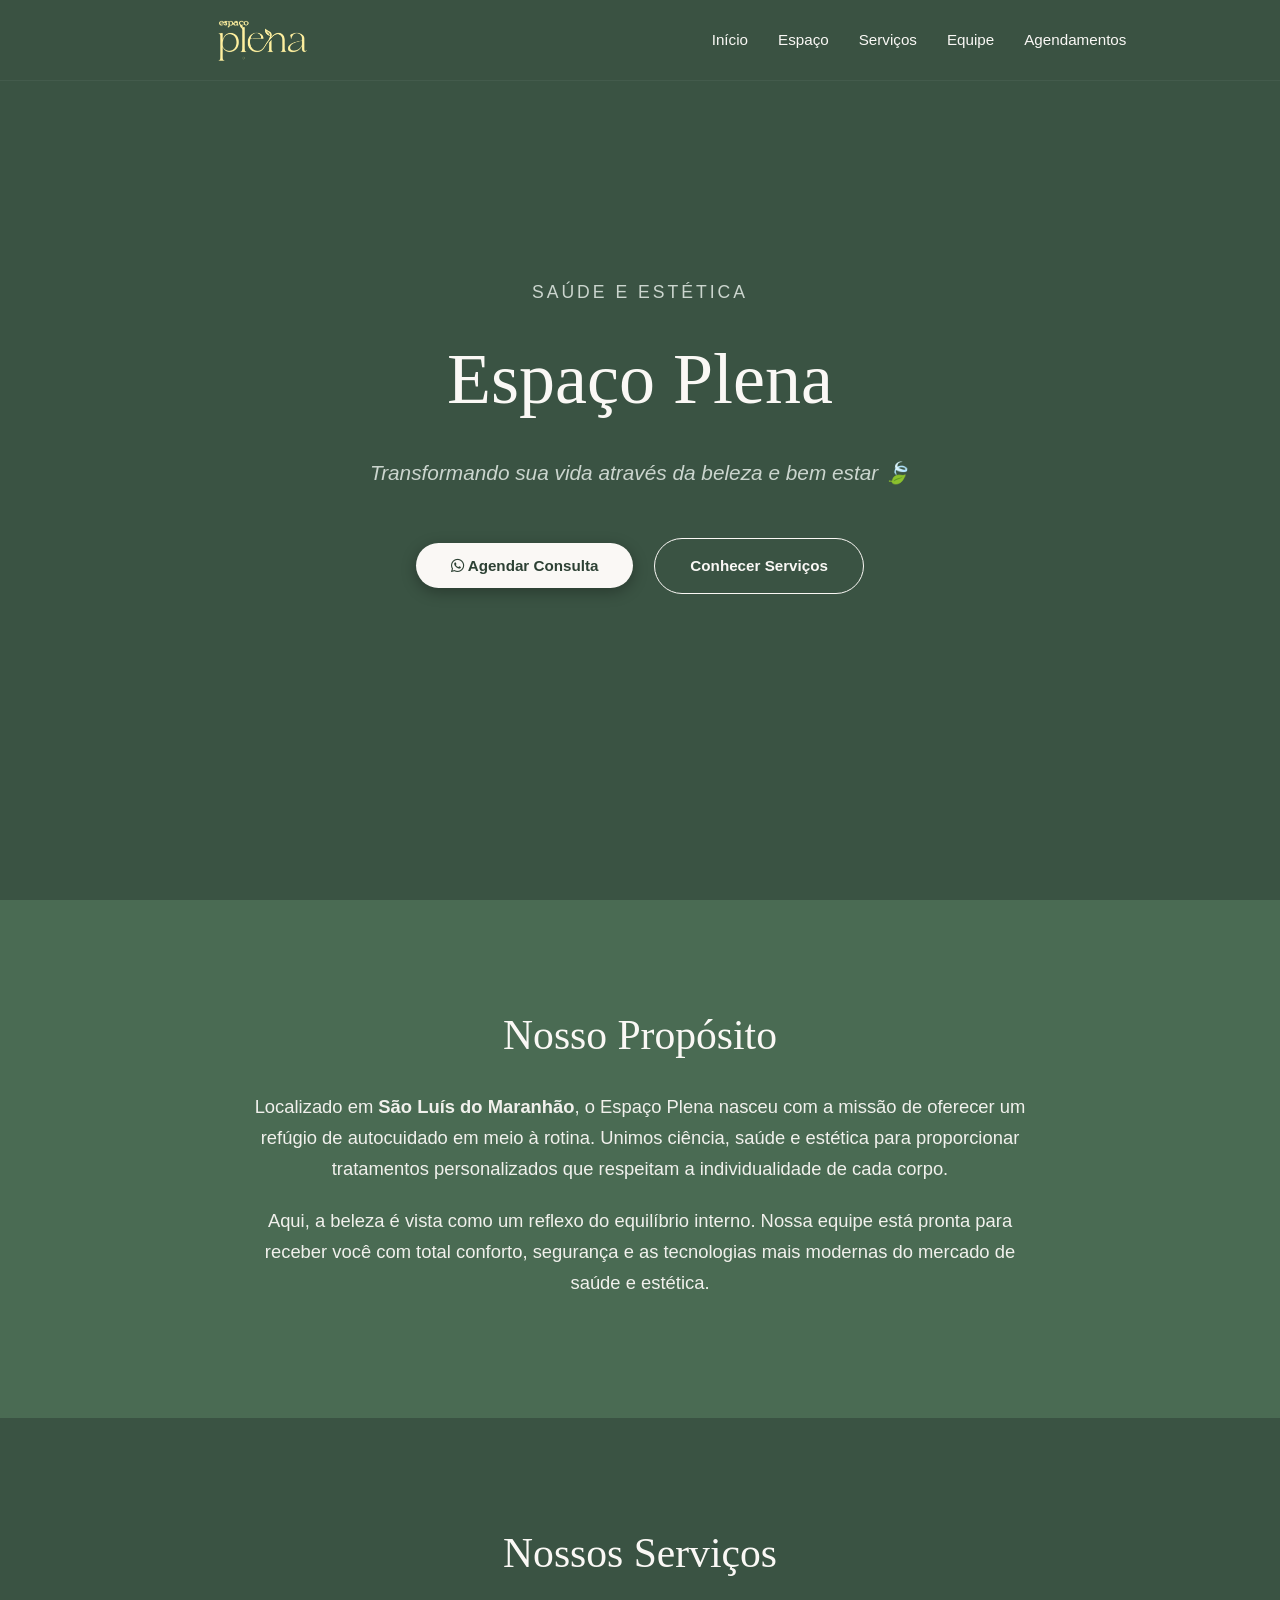
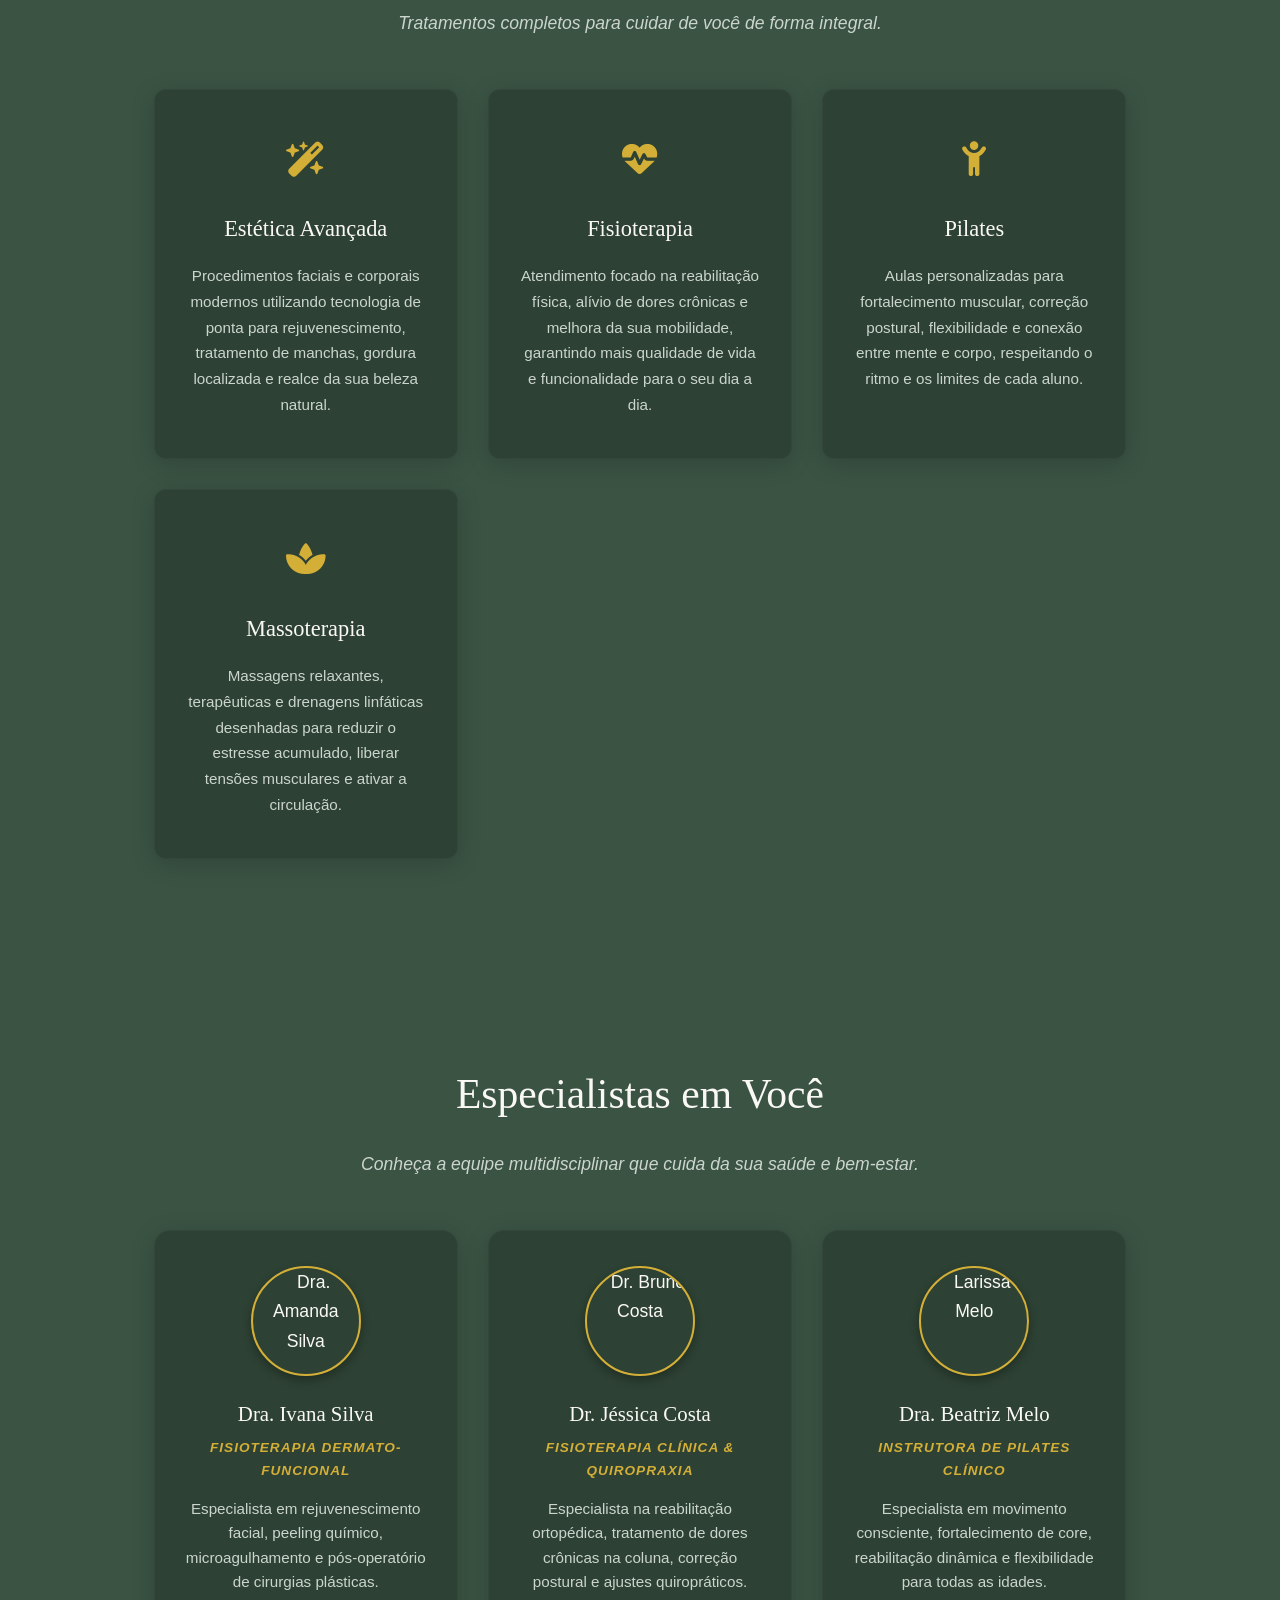
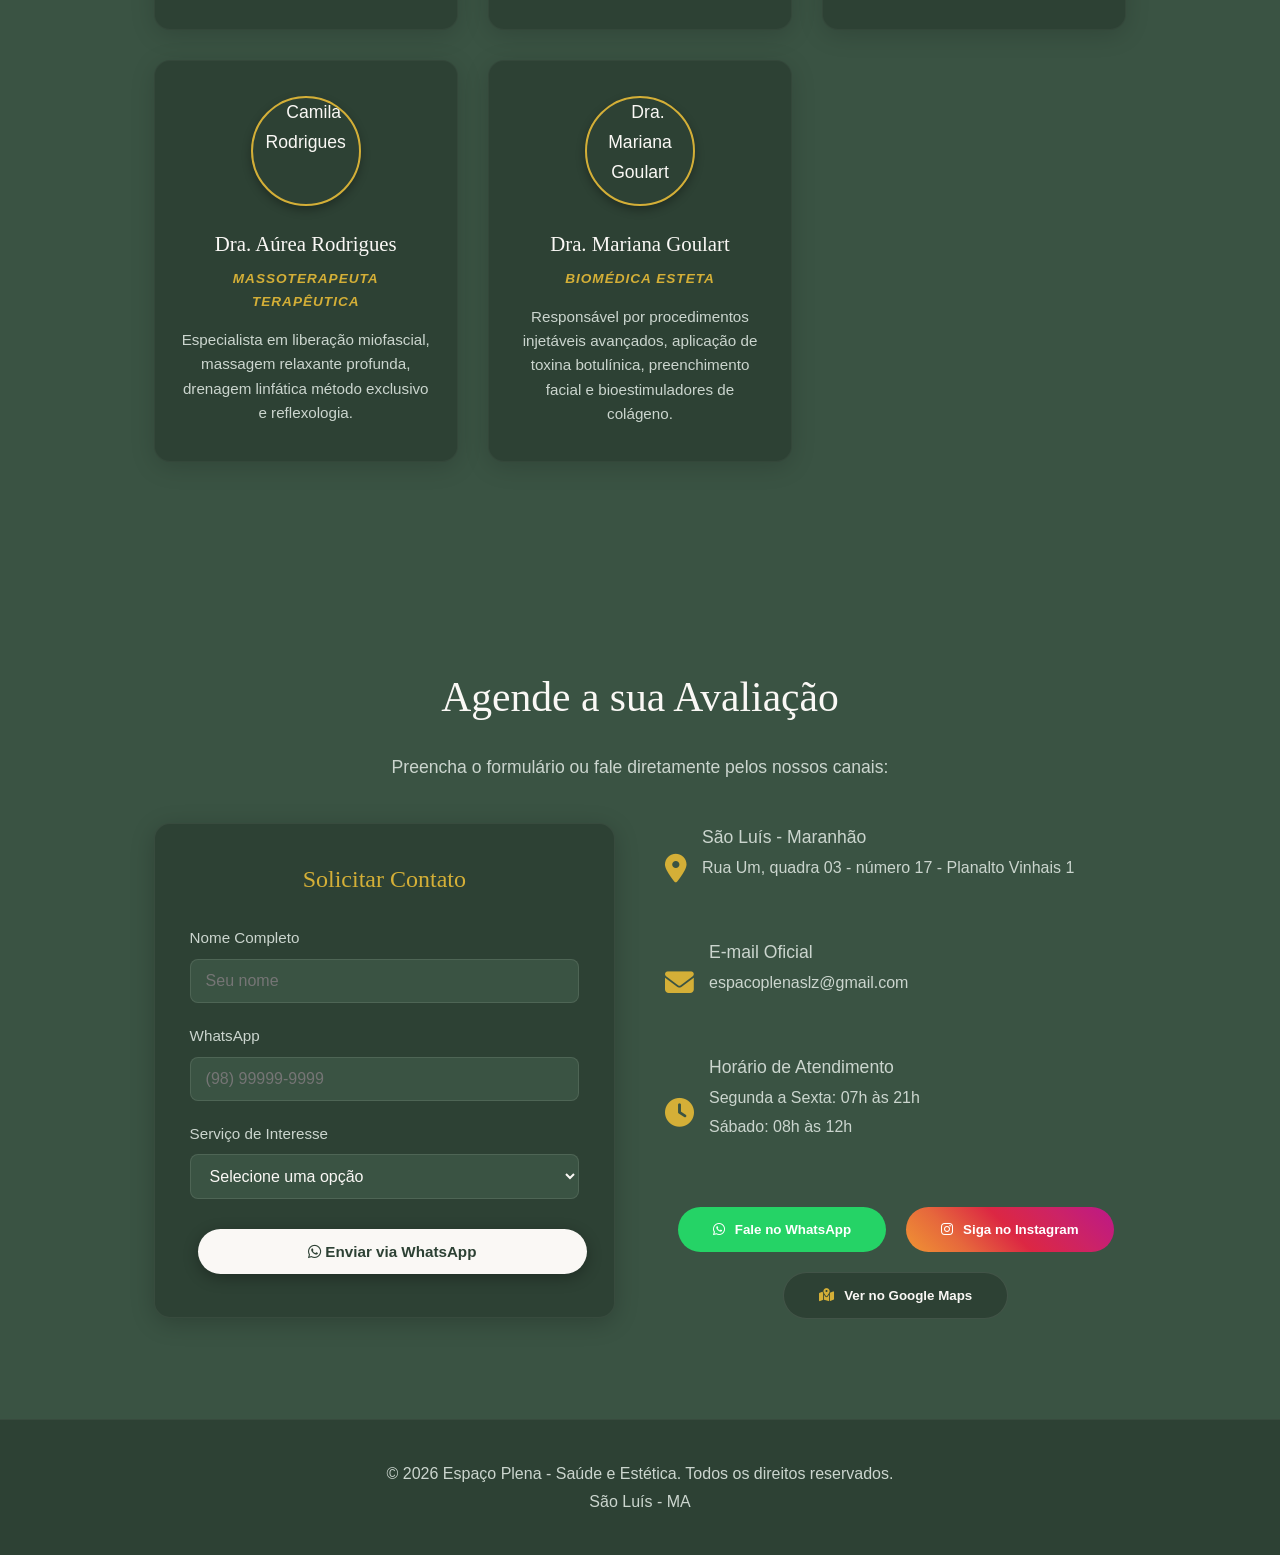
==== index.html @ 6f07dc58 "Primeiro commit" ====
<!DOCTYPE html>
<html lang="pt-BR">
<head>
    <meta charset="UTF-8">
    <meta name="viewport" content="width=device-width, initial-scale=1.0">
    <title>Espaço Plena | Saúde e Estética em São Luís - MA</title>

    <!-- SEO -->
    <meta name="description" content="Espaço Plena: Clínica de saúde, estética, fisioterapia e pilates em São Luís - MA. Agende a sua avaliação personalizada.">

    <!-- Open Graph (preview ao compartilhar no WhatsApp/Instagram) -->
    <meta property="og:title" content="Espaço Plena | Saúde e Estética">
    <meta property="og:description" content="Transformando a sua vida através da beleza e bem-estar. Referência em São Luís - MA.">
    <meta property="og:image" content="https://seusite.com.br/og-image.jpg">
    <meta property="og:type" content="website">
    <meta property="og:locale" content="pt_BR">

    <!-- Favicon -->
    <link rel="icon" type="image/png" href="favicon.png">

    <!-- Schema.org: dados estruturados para o Google -->
    <script type="application/ld+json">
    {
      "@context": "https://schema.org",
      "@type": "HealthAndBeautyBusiness",
      "name": "Espaço Plena",
      "image": "https://seusite.com.br/logo-removebg-preview.png",
      "@id": "",
      "url": "https://seusite.com.br",
      "telephone": "+5598970285212",
      "address": {
        "@type": "PostalAddress",
        "streetAddress": "Seu Endereço Completo, Número",
        "addressLocality": "São Luís",
        "addressRegion": "MA",
        "postalCode": "65074-875",
        "addressCountry": "BR"
      },
      "openingHoursSpecification": [
        {
          "@type": "OpeningHoursSpecification",
          "dayOfWeek": ["Monday","Tuesday","Wednesday","Thursday","Friday"],
          "opens": "07:00",
          "closes": "21:00"
        },
        {
          "@type": "OpeningHoursSpecification",
          "dayOfWeek": "Saturday",
          "opens": "08:00",
          "closes": "12:00"
        }
      ]
    }
    </script>

    <link rel="stylesheet" href="style.css">
    <link rel="stylesheet" href="https://cdnjs.cloudflare.com/ajax/libs/font-awesome/6.4.0/css/all.min.css">
</head>
<body>

    <header>
        <nav class="navbar">
            <a href="#home" class="logo">
                <img src="logo-removebg-preview.png" alt="Logo Espaço Plena">
            </a>
            <ul class="nav-links">
                <li><a href="#home">Início</a></li>
                <li><a href="#sobre">Espaço</a></li>
                <li><a href="#servicos">Serviços</a></li>
                <li><a href="#equipe">Equipe</a></li>
                <li><a href="#contato">Agendamentos</a></li>
            </ul>
        </nav>
    </header>

    <main>
        <!-- SEÇÃO HERO -->
        <section id="home" class="hero">
            <div class="hero-content">
                <span class="subtitle">Saúde e Estética</span>
                <h1>Espaço Plena</h1>
                <p class="slogan">Transformando sua vida através da beleza e bem estar 🍃</p>
                <div class="hero-buttons">
                    <button id="btn-whatsapp-hero" class="btn primary">
                        <i class="fa-brands fa-whatsapp" aria-hidden="true"></i> Agendar Consulta
                    </button>
                    <a href="#servicos" class="btn secondary">Conhecer Serviços</a>
                </div>
            </div>
        </section>

        <!-- SEÇÃO SOBRE -->
        <section id="sobre" class="sobre">
            <div class="sobre-container">
                <h2>Nosso Propósito</h2>
                <p>Localizado em <strong>São Luís do Maranhão</strong>, o Espaço Plena nasceu com a missão de oferecer um refúgio de autocuidado em meio à rotina. Unimos ciência, saúde e estética para proporcionar tratamentos personalizados que respeitam a individualidade de cada corpo.</p>
                <p>Aqui, a beleza é vista como um reflexo do equilíbrio interno. Nossa equipe está pronta para receber você com total conforto, segurança e as tecnologias mais modernas do mercado de saúde e estética.</p>
            </div>
        </section>

        <!-- SEÇÃO SERVIÇOS -->
        <section id="servicos" class="servicos">
            <h2>Nossos Serviços</h2>
            <p class="section-desc">Tratamentos completos para cuidar de você de forma integral.</p>
            <div class="servicos-grid">
                <div class="servico-card">
                    <div class="card-icon"><i class="fa-solid fa-wand-magic-sparkles"></i></div>
                    <h3>Estética Avançada</h3>
                    <p>Procedimentos faciais e corporais modernos utilizando tecnologia de ponta para rejuvenescimento, tratamento de manchas, gordura localizada e realce da sua beleza natural.</p>
                </div>
                <div class="servico-card">
                    <div class="card-icon"><i class="fa-solid fa-heart-pulse"></i></div>
                    <h3>Fisioterapia</h3>
                    <p>Atendimento focado na reabilitação física, alívio de dores crônicas e melhora da sua mobilidade, garantindo mais qualidade de vida e funcionalidade para o seu dia a dia.</p>
                </div>
                <div class="servico-card">
                    <div class="card-icon"><i class="fa-solid fa-child-reaching"></i></div>
                    <h3>Pilates</h3>
                    <p>Aulas personalizadas para fortalecimento muscular, correção postural, flexibilidade e conexão entre mente e corpo, respeitando o ritmo e os limites de cada aluno.</p>
                </div>
                <div class="servico-card">
                    <div class="card-icon"><i class="fa-solid fa-spa"></i></div>
                    <h3>Massoterapia</h3>
                    <p>Massagens relaxantes, terapêuticas e drenagens linfáticas desenhadas para reduzir o estresse acumulado, liberar tensões musculares e ativar a circulação.</p>
                </div>
            </div>
        </section>

        <!-- SEÇÃO EQUIPE -->
        <section id="equipe" class="equipe">
            <h2>Especialistas em Você</h2>
            <p class="section-desc">Conheça a equipe multidisciplinar que cuida da sua saúde e bem-estar.</p>
            <div class="equipe-grid">
                <div class="equipe-card">
                    <img src="https://images.unsplash.com/photo-1594824813573-246434e3b96f?q=80&w=150&h=150&fit=crop" alt="Dra. Amanda Silva" class="equipe-img">
                    <h3>Dra. Ivana Silva</h3>
                    <span class="cargo">Fisioterapia Dermato-Funcional</span>
                    <p>Especialista em rejuvenescimento facial, peeling químico, microagulhamento e pós-operatório de cirurgias plásticas.</p>
                </div>
                <div class="equipe-card">
                    <img src="https://images.unsplash.com/photo-1622253692010-333f2da6031d?q=80&w=150&h=150&fit=crop" alt="Dr. Bruno Costa" class="equipe-img">
                    <h3>Dr. Jéssica Costa</h3>
                    <span class="cargo">Fisioterapia Clínica & Quiropraxia</span>
                    <p>Especialista na reabilitação ortopédica, tratamento de dores crônicas na coluna, correção postural e ajustes quiropráticos.</p>
                </div>
                <div class="equipe-card">
                    <img src="https://images.unsplash.com/photo-1573496359142-b8d87734a5a2?q=80&w=150&h=150&fit=crop" alt="Larissa Melo" class="equipe-img">
                    <h3>Dra. Beatriz Melo</h3>
                    <span class="cargo">Instrutora de Pilates Clínico</span>
                    <p>Especialista em movimento consciente, fortalecimento de core, reabilitação dinâmica e flexibilidade para todas as idades.</p>
                </div>
                <div class="equipe-card">
                    <img src="https://images.unsplash.com/photo-1614608682850-e0d6ed316d47?q=80&w=150&h=150&fit=crop" alt="Camila Rodrigues" class="equipe-img">
                    <h3>Dra. Aúrea Rodrigues</h3>
                    <span class="cargo">Massoterapeuta Terapêutica</span>
                    <p>Especialista em liberação miofascial, massagem relaxante profunda, drenagem linfática método exclusivo e reflexologia.</p>
                </div>
                <div class="equipe-card">
                    <img src="https://images.unsplash.com/photo-1559839734-2b71ea197ec2?q=80&w=150&h=150&fit=crop" alt="Dra. Mariana Goulart" class="equipe-img">
                    <h3>Dra. Mariana Goulart</h3>
                    <span class="cargo">Biomédica Esteta</span>
                    <p>Responsável por procedimentos injetáveis avançados, aplicação de toxina botulínica, preenchimento facial e bioestimuladores de colágeno.</p>
                </div>
            </div>
        </section>

        <!-- SEÇÃO CONTATO COM FORMULÁRIO DE LEADS -->
        <section id="contato" class="contato">
            <h2>Agende a sua Avaliação</h2>
            <p>Preencha o formulário ou fale diretamente pelos nossos canais:</p>

            <div class="contato-container-novo">

                <!-- FORMULÁRIO DE CAPTURA DE LEADS -->
                <div class="captura-leads">
                    <form id="form-agendamento" class="lead-form">
                        <h3>Solicitar Contato</h3>
                        <div class="form-group">
                            <label for="nome">Nome Completo</label>
                            <input type="text" id="nome" name="nome" placeholder="Seu nome" required>
                        </div>
                        <div class="form-group">
                            <label for="telefone">WhatsApp</label>
                            <input type="tel" id="telefone" name="telefone" placeholder="(98) 99999-9999" required>
                        </div>
                        <div class="form-group">
                            <label for="servico">Serviço de Interesse</label>
                            <select id="servico" name="servico" required>
                                <option value="" disabled selected>Selecione uma opção</option>
                                <option value="estetica">Estética Avançada</option>
                                <option value="fisioterapia">Fisioterapia</option>
                                <option value="pilates">Pilates</option>
                                <option value="massoterapia">Massoterapia</option>
                            </select>
                        </div>
                        <button type="submit" class="btn primary btn-full">
                            <i class="fa-brands fa-whatsapp" aria-hidden="true"></i> Enviar via WhatsApp
                        </button>
                    </form>
                </div>

                <!-- INFO + BOTÕES DE CONTATO -->
                <div class="contato-info-botoes">
                    <div class="contato-info">
                        <div class="info-item">
                            <i class="fa-solid fa-location-dot" aria-hidden="true"></i>
                            <p>São Luís - Maranhão<br><span class="detalhe">Rua Um, quadra 03 - número 17 - Planalto Vinhais 1</span></p>
                        </div>
                        <div class="info-item">
                            <i class="fa-solid fa-envelope" aria-hidden="true"></i>
                            <p>E-mail Oficial<br><span class="detalhe" id="txt-email">Carregando...</span></p>
                        </div>
                        <div class="info-item">
                            <i class="fa-solid fa-clock" aria-hidden="true"></i>
                            <p>Horário de Atendimento<br>
                            <span class="detalhe">Segunda a Sexta: 07h às 21h<br>Sábado: 08h às 12h</span></p>
                        </div>
                    </div>

                    <div class="contato-botoes">
                        <button id="btn-whatsapp-contato" class="contato-link whatsapp">
                            <i class="fa-brands fa-whatsapp" aria-hidden="true"></i> Fale no WhatsApp
                        </button>
                        <button id="btn-instagram" class="contato-link instagram">
                            <i class="fa-brands fa-instagram" aria-hidden="true"></i> Siga no Instagram
                        </button>
                        <button id="btn-maps" class="contato-link maps-btn">
                            <i class="fa-solid fa-map-location-dot" aria-hidden="true"></i> Ver no Google Maps
                        </button>
                    </div>
                </div>

            </div>
        </section>
    </main>

    <footer>
        <p>&copy; 2026 Espaço Plena - Saúde e Estética. Todos os direitos reservados.</p>
        <p>São Luís - MA</p>
    </footer>

    <script src="script.js"></script>
</body>
</html>
---- style.css ----
/* ==========================================
   ARQUITETURA DE VARIÁVEIS (PALETA NOTURNA PREMIUM)
   ========================================== */
:root {
    color-scheme: dark;

    /* Paleta Premium Noturna extraída rigorosamente do "dark-mode" do style2 */
    --bg-principal: #3a5343;     /* Verde Oliva Fechado / Spa */
    --bg-cards: #2d4134;         /* Variação mais escura para blocos e cards */
    --cor-acento: #faf8f5;       /* Off-white Suave para contraste sofisticado */
    --cor-acento-claro: #4a6b53; /* Verde Sálvia Intermediário */
    --texto-principal: #faf8f5;  /* Off-white Suave para leitura sênior sem ofuscamento */
    --texto-cinza: #cbd5ce;      /* Tom cinza/verde claro de suporte */
    --cor-icone: #d4af37;        /* Dourado Ouro Nobre */
    --hero-overlay: rgba(58, 83, 67, 0.85);
    
    /* Configurações do Cabeçalho e Sombras Noturnas */
    --header-bg: rgba(58, 83, 67, 0.95);
    --header-scroll: #2d4134;
    --shadow-scroll: rgba(0, 0, 0, 0.3);
    
    /* Tipografia */
    --fonte-titulos: 'Georgia', serif;
    --fonte-texto: 'Segoe UI', Arial, sans-serif;
}

/* ==========================================
   RESETS E CONFIGURAÇÕES GERAIS
   ========================================== */
* {
    margin: 0;
    padding: 0;
    box-sizing: border-box;
}

html {
    scroll-behavior: smooth;
}

body {
    background-color: var(--bg-principal);
    color: var(--texto-principal);
    font-family: var(--fonte-texto);
    font-size: 1.1rem; 
    line-height: 1.7;
}

section {
    padding: 100px 12%;
    scroll-margin-top: 80px;
}

h1, h2, h3 {
    font-family: var(--fonte-titulos);
    font-weight: 400;
}

h2 {
    font-size: 2.6rem;
    text-align: center;
    margin-bottom: 20px;
    color: var(--cor-acento);
}

/* ==========================================
   COMPONENTES DO LAYOUT
   ========================================== */
header {
    background-color: var(--header-bg);
    position: fixed;
    width: 100%;
    top: 0;
    z-index: 1000;
    border-bottom: 1px solid rgba(250, 248, 245, 0.05);
}

.navbar {
    display: flex;
    justify-content: space-between;
    align-items: center;
    padding: 10px 12%; /* Reduzido levemente para acomodar melhor a logo verticalmente */
    max-width: 1400px;
    margin: 0 auto;
}

.logo {
    display: flex;
    align-items: center;
    text-decoration: none;
    padding: 5px 0;
}

.nav-links {
    display: flex;
    list-style: none;
    gap: 30px;
    align-items: center;
}

.nav-links a {
    color: var(--texto-principal);
    text-decoration: none;
    font-size: 0.95rem;
    font-weight: 500;
    transition: color 0.3s;
}

.nav-links a:hover {
    color: var(--cor-icone);
}

.hero {
    height: 100vh;
    padding-top: 80px;
    display: flex;
    align-items: center;
    justify-content: center;
    text-align: center;
    background: linear-gradient(var(--hero-overlay), var(--hero-overlay)), 
                url('https://images.unsplash.com/photo-1540555700478-4be289fbecef?q=80&w=1200') no-repeat center center/cover;
}

.subtitle {
    display: block;
    font-size: 1.1rem;
    text-transform: uppercase;
    letter-spacing: 3px;
    color: var(--texto-cinza);
    margin-bottom: 10px;
}

.hero h1 {
    font-size: 4.5rem;
    color: var(--cor-acento);
    margin-bottom: 15px;
}

.slogan {
    font-size: 1.3rem;
    font-style: italic;
    color: var(--texto-cinza);
    max-width: 600px;
    margin: 0 auto 40px auto;
}

.btn {
    display: inline-block;
    padding: 14px 35px;
    border-radius: 50px;
    text-decoration: none;
    font-weight: 600;
    font-size: 0.95rem;
    transition: all 0.3s;
    margin: 8px;
}

.btn.primary {
    background-color: var(--cor-acento);
    color: #2d4134; 
    box-shadow: 0 4px 15px rgba(0, 0, 0, 0.3);
}

.btn.primary:hover {
    opacity: 0.9;
    transform: translateY(-2px);
}

.btn.secondary {
    border: 1px solid var(--cor-acento);
    color: var(--cor-acento);
}

.btn.secondary:hover {
    background-color: var(--cor-acento-claro);
    transform: translateY(-2px);
}

.sobre {
    background-color: var(--cor-acento-claro);
    text-align: center;
}

.sobre-container {
    max-width: 800px;
    margin: 0 auto;
}

.sobre p {
    font-size: 1.15rem;
    color: var(--texto-principal);
    opacity: 0.95;
    margin-bottom: 20px;
}

.section-desc {
    text-align: center;
    color: var(--texto-cinza);
    margin-bottom: 50px;
    font-style: italic;
}

/* ==========================================
   SEÇÃO SERVIÇOS
   ========================================== */
.servicos-grid {
    display: grid;
    grid-template-columns: repeat(auto-fit, minmax(250px, 1fr));
    gap: 30px;
}

.servico-card {
    background-color: var(--bg-cards);
    padding: 40px 30px;
    border-radius: 12px;
    text-align: center;
    box-shadow: 0 5px 25px rgba(0,0,0,0.15);
    border: 1px solid rgba(250, 248, 245, 0.03);
    transition: transform 0.3s, box-shadow 0.3s;
}

.servico-card:hover {
    transform: translateY(-5px);
    box-shadow: 0 10px 30px rgba(0,0,0,0.25);
}

.card-icon {
    font-size: 2.2rem;
    color: var(--cor-icone);
    margin-bottom: 20px;
}

.servico-card h3 {
    font-size: 1.4rem;
    margin-bottom: 15px;
    color: var(--cor-acento);
}

.servico-card p {
    color: var(--texto-cinza);
    font-size: 0.95rem;
}

/* ==========================================
   SEÇÃO EQUIPE
   ========================================== */
.equipe {
    background-color: var(--bg-principal);
    text-align: center;
}

.equipe-grid {
    display: grid;
    grid-template-columns: repeat(3, 1fr);
    gap: 30px;
    max-width: 1100px;
    margin: 0 auto;
}

.equipe-card:nth-child(4) {
    grid-column: 1 / 2;
    justify-self: end;
}

.equipe-card:nth-child(5) {
    grid-column: 2 / 3;
    justify-self: start;
}

.equipe-card {
    background-color: var(--bg-cards);
    padding: 35px 25px;
    border-radius: 16px;
    border: 1px solid rgba(250, 248, 245, 0.03);
    box-shadow: 0 5px 25px rgba(0,0,0,0.15);
    transition: transform 0.3s ease, box-shadow 0.3s ease;
    display: flex;
    flex-direction: column;
    align-items: center;
}

.equipe-card:hover {
    transform: translateY(-8px);
    box-shadow: 0 12px 35px rgba(0, 0, 0, 0.25);
}

.equipe-img {
    width: 110px;
    height: 110px;
    border-radius: 50%;
    object-fit: cover;
    margin-bottom: 20px;
    border: 2px solid var(--cor-icone);
    box-shadow: 0 4px 10px rgba(0, 0, 0, 0.3);
}

.equipe-card h3 {
    font-size: 1.3rem;
    color: var(--cor-acento);
    margin-bottom: 5px;
}

.cargo {
    display: block;
    font-size: 0.85rem;
    text-transform: uppercase;
    letter-spacing: 1px;
    color: var(--cor-icone);
    font-weight: 600;
    margin-bottom: 15px;
    font-style: italic;
}

.equipe-card p {
    color: var(--texto-cinza);
    font-size: 0.95rem;
    line-height: 1.6;
}

/* ==========================================
   SEÇÃO CONTATO E NOVOS BOTÕES
   ========================================== */
.contato {
    background-color: var(--bg-principal);
    text-align: center;
}

.contato p {
    color: var(--texto-cinza);
    margin-bottom: 30px;
}

.contato-container {
    max-width: 700px;
    margin: 40px auto 0 auto;
    display: flex;
    flex-direction: column;
    gap: 40px;
}

.info-item {
    display: flex;
    align-items: center;
    gap: 15px;
    text-align: left;
}

.info-item i {
    font-size: 1.8rem;
    color: var(--cor-icone);
}

.detalhe {
    font-size: 1rem;
    color: var(--texto-cinza);
}

.contato-botoes {
    display: flex;
    justify-content: center;
    gap: 20px;
    flex-wrap: wrap;
}

.contato-link {
    padding: 15px 35px;
    border-radius: 50px;
    text-decoration: none;
    font-weight: bold;
    display: flex;
    align-items: center;
    gap: 10px;
    transition: transform 0.3s;
}

.contato-link.whatsapp { background-color: #25d366; color: white; }
.contato-link.instagram { background: linear-gradient(45deg, #f09433 0%, #e6683c 25%, #dc2743 50%, #cc2366 75%, #bc1888 100%); color: white; }

button.contato-link,
button.btn {
    border: none;
    cursor: pointer;
    font-family: var(--fonte-texto);
}

.contato-link:hover {
    transform: translateY(-2px);
}

/* ==========================================
   RODAPÉ
   ========================================== */
footer {
    background-color: var(--bg-cards);
    text-align: center;
    padding: 40px;
    color: var(--texto-cinza);
    font-size: 1rem;
    border-top: 1px solid rgba(250, 248, 245, 0.05);
}

/* ==========================================
   MEDIA QUERIES (RESPONSIVIDADE DISPOSITIVOS)
   ========================================== */
@media (max-width: 768px) {
    .navbar { flex-direction: column; gap: 15px; }
    .nav-links { gap: 20px; }
    .hero h1 { font-size: 3rem; }
    section { padding: 60px 6%; scroll-margin-top: 100px; }
    .contato-info { flex-direction: column; align-items: center; gap: 30px; }
    .info-item { text-align: center; flex-direction: column; }
}

@media (max-width: 600px) {
    .equipe-grid {
        grid-template-columns: 1fr;
    }
}
/* ==========================================
   CORREÇÃO DA LOGO (visível no fundo escuro)
   ========================================== */
.logo img {
    height: 50px;
    width: auto;
    object-fit: contain;
    /* Converte a logo branca/transparente para dourado da paleta */
    filter: brightness(0) saturate(100%) invert(80%) sepia(30%) saturate(400%) hue-rotate(10deg) brightness(110%);
    transition: transform 0.3s ease, filter 0.3s ease;
}

.logo img:hover {
    transform: scale(1.04);
    filter: brightness(0) saturate(100%) invert(85%) sepia(40%) saturate(500%) hue-rotate(10deg) brightness(120%);
}

/* ==========================================
   FORMULÁRIO DE CAPTURA DE LEADS
   ========================================== */
.contato-container-novo {
    display: grid;
    grid-template-columns: 1fr 1fr;
    gap: 50px;
    max-width: 1100px;
    margin: 40px auto 0 auto;
    text-align: left;
    align-items: flex-start;
}

.captura-leads {
    background-color: var(--bg-cards);
    padding: 35px;
    border-radius: 16px;
    border: 1px solid rgba(250, 248, 245, 0.05);
    box-shadow: 0 5px 25px rgba(0,0,0,0.2);
}

.lead-form h3 {
    margin-bottom: 25px;
    color: var(--cor-icone);
    font-size: 1.5rem;
    text-align: center;
    font-family: var(--fonte-titulos);
}

.form-group {
    margin-bottom: 20px;
}

.form-group label {
    display: block;
    margin-bottom: 8px;
    font-size: 0.95rem;
    color: var(--texto-cinza);
}

.form-group input,
.form-group select {
    width: 100%;
    padding: 12px 15px;
    background-color: var(--bg-principal);
    border: 1px solid rgba(250, 248, 245, 0.1);
    border-radius: 8px;
    color: var(--texto-principal);
    font-family: var(--fonte-texto);
    font-size: 1rem;
    transition: border-color 0.3s;
}

.form-group input:focus,
.form-group select:focus {
    outline: none;
    border-color: var(--cor-icone);
}

.form-group select option {
    background-color: var(--bg-cards);
}

.btn-full {
    width: 100%;
    justify-content: center;
    margin-top: 10px;
}

/* Lado direito: info + botões empilhados */
.contato-info-botoes {
    display: flex;
    flex-direction: column;
    gap: 35px;
}

.contato-info {
    display: flex;
    flex-direction: column;
    gap: 25px;
}

/* Botão Maps com estilo da paleta */
.contato-link.maps-btn {
    background-color: var(--bg-cards);
    color: var(--cor-acento);
    border: 1px solid rgba(250, 248, 245, 0.1);
}

.contato-link.maps-btn i {
    color: var(--cor-icone);
}

/* Responsividade do formulário e equipe */
@media (max-width: 900px) {
    .equipe-grid {
        grid-template-columns: repeat(2, 1fr);
    }

    .equipe-card:nth-child(4),
    .equipe-card:nth-child(5) {
        grid-column: auto;
        justify-self: auto;
    }

    .contato-container-novo {
        grid-template-columns: 1fr;
        gap: 40px;
    }
}
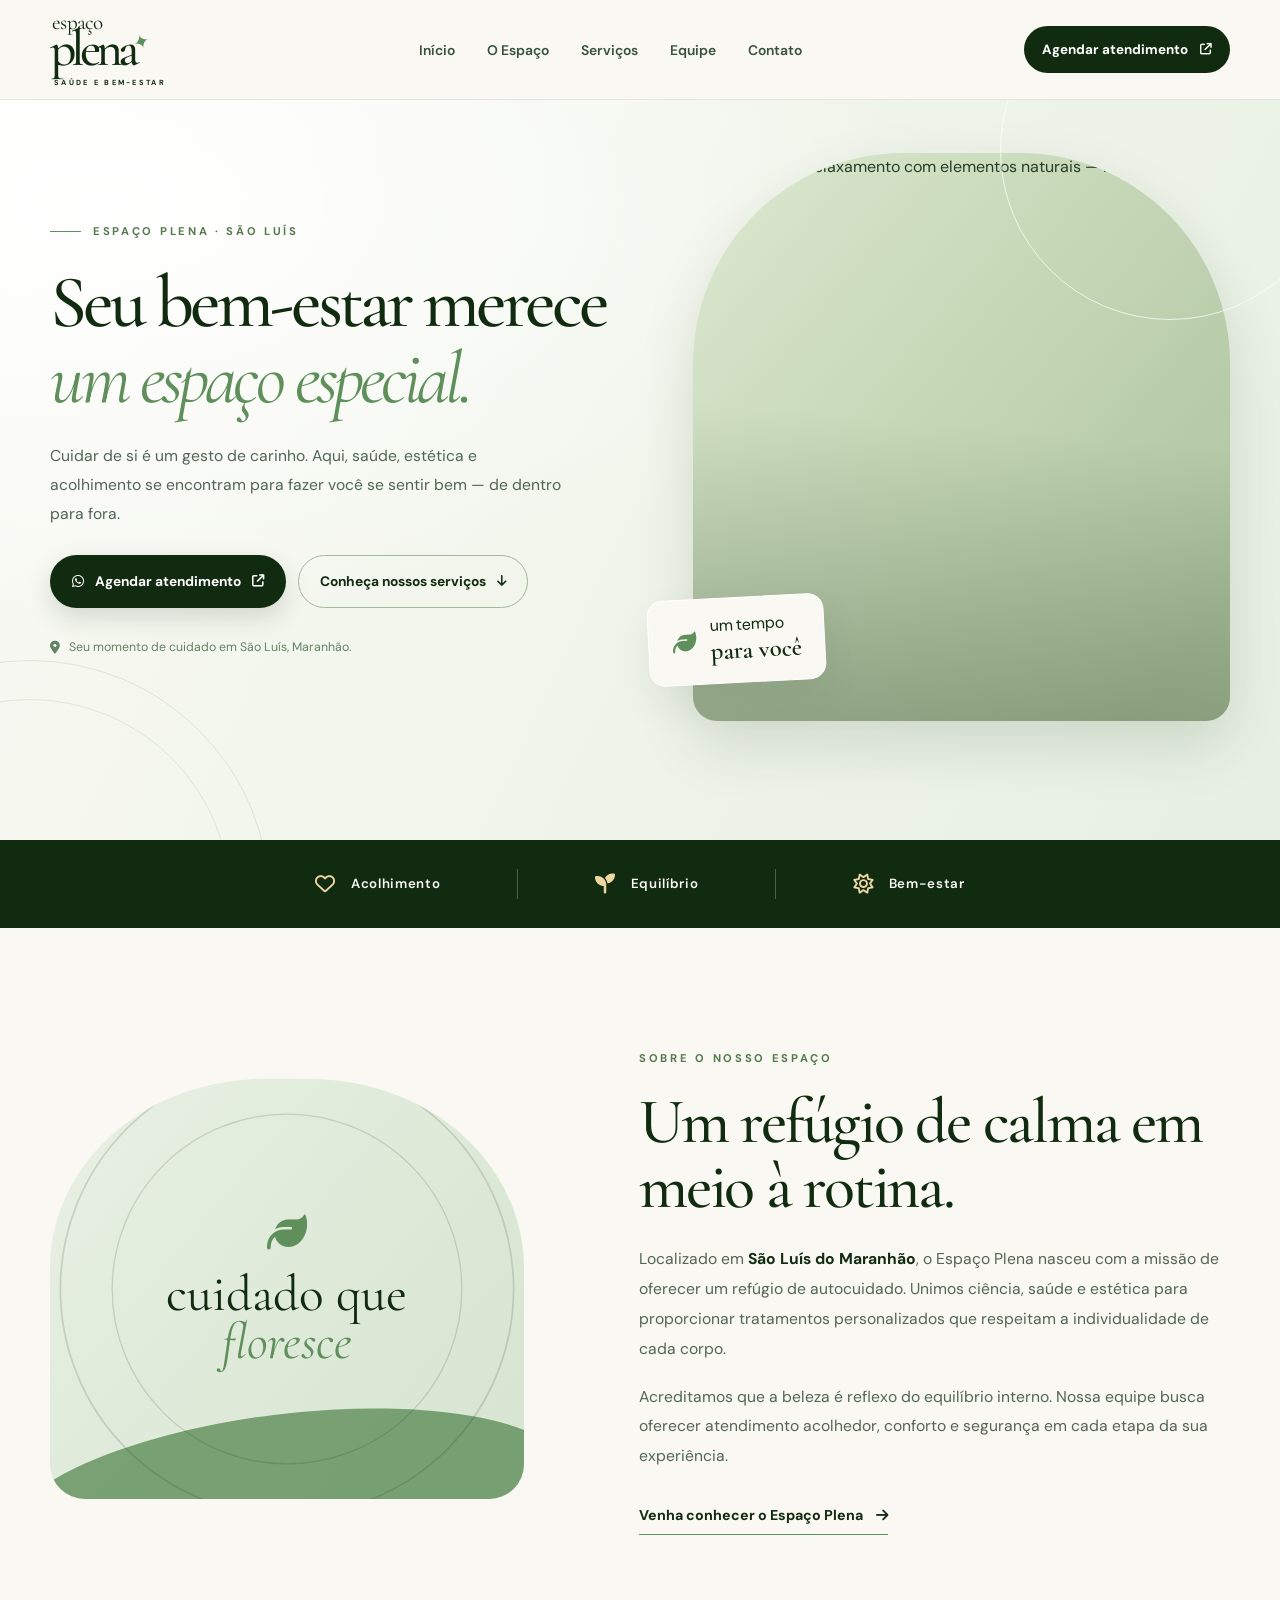
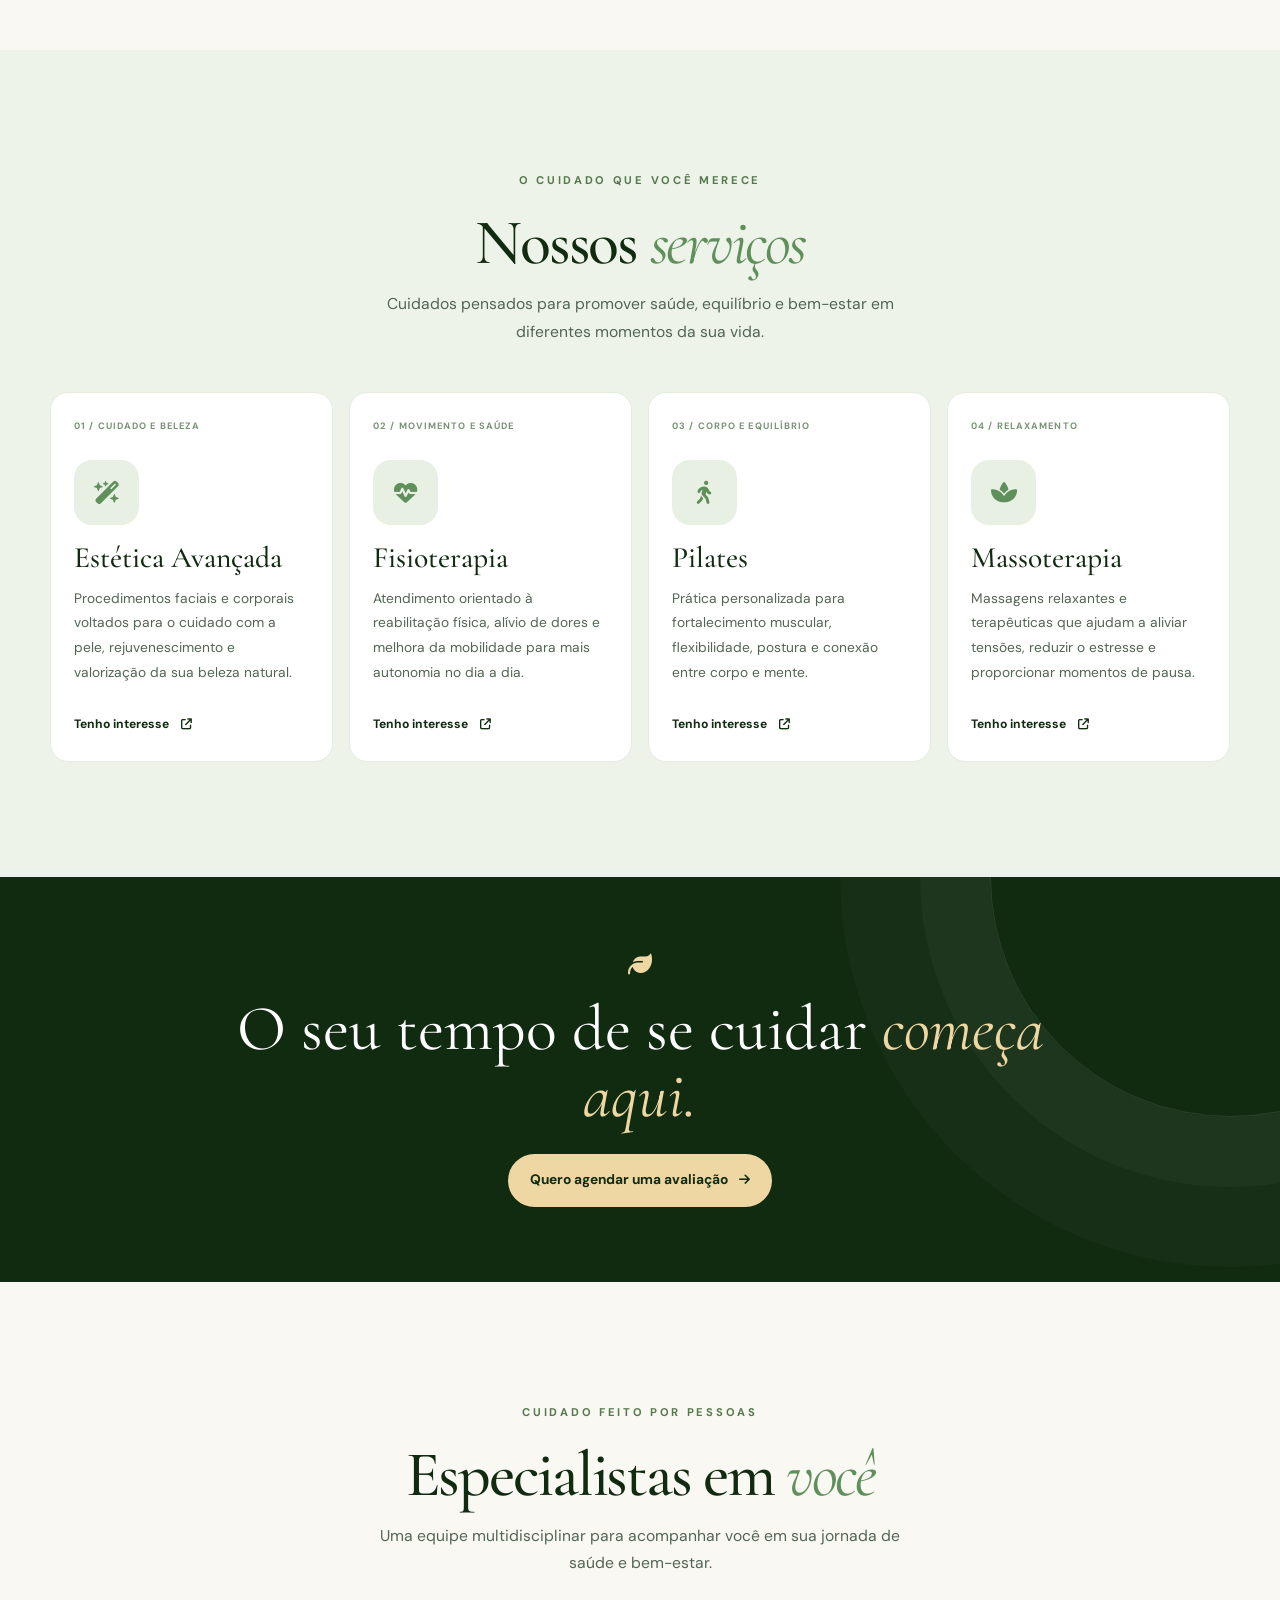
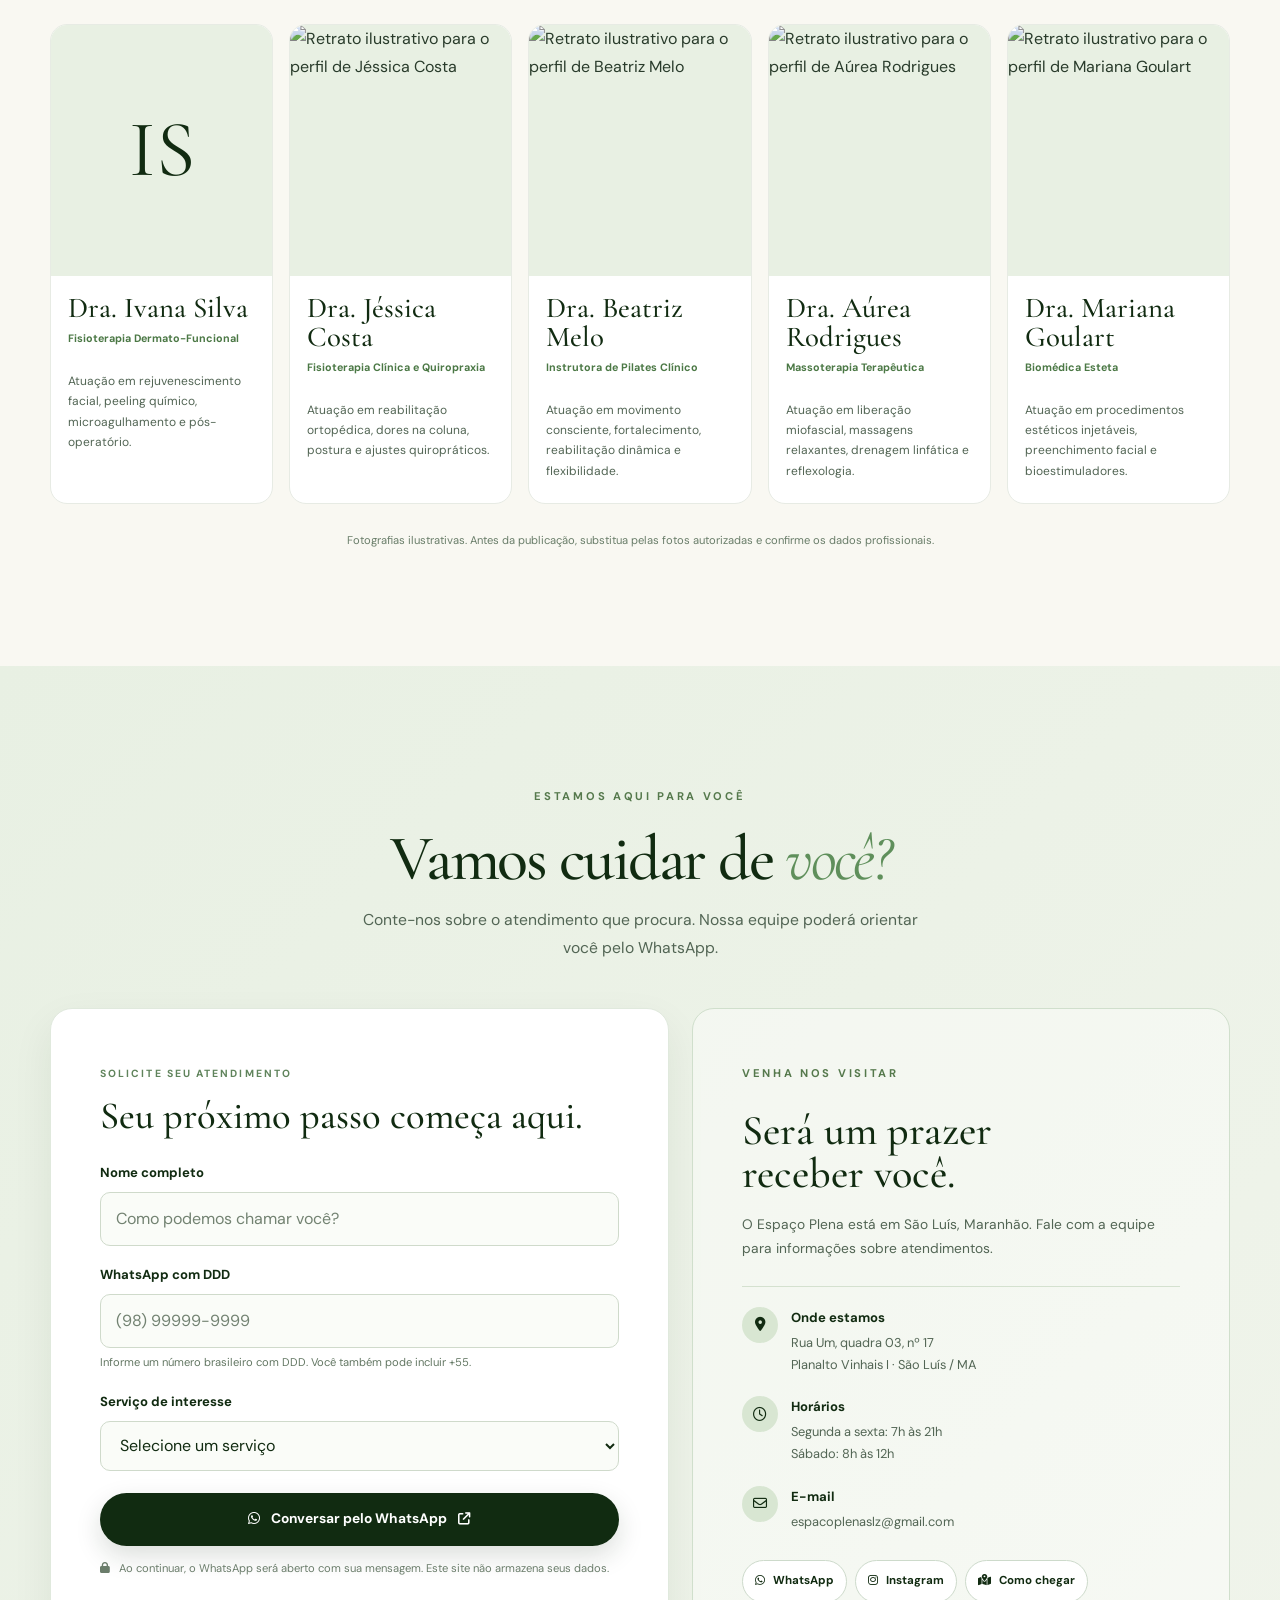
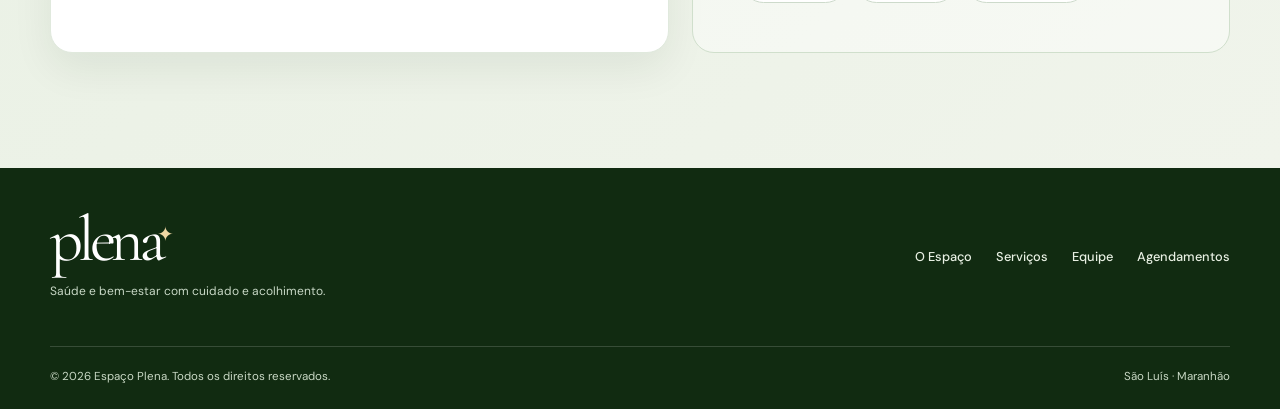
==== commit f860a7c9: "Refatoração" ====
--- a/index.html
+++ b/index.html
@@ -1,244 +1,265 @@
 <!DOCTYPE html>
 <html lang="pt-BR">
 <head>
-    <meta charset="UTF-8">
-    <meta name="viewport" content="width=device-width, initial-scale=1.0">
-    <title>Espaço Plena | Saúde e Estética em São Luís - MA</title>
-
-    <!-- SEO -->
-    <meta name="description" content="Espaço Plena: Clínica de saúde, estética, fisioterapia e pilates em São Luís - MA. Agende a sua avaliação personalizada.">
-
-    <!-- Open Graph (preview ao compartilhar no WhatsApp/Instagram) -->
-    <meta property="og:title" content="Espaço Plena | Saúde e Estética">
-    <meta property="og:description" content="Transformando a sua vida através da beleza e bem-estar. Referência em São Luís - MA.">
-    <meta property="og:image" content="https://seusite.com.br/og-image.jpg">
-    <meta property="og:type" content="website">
-    <meta property="og:locale" content="pt_BR">
-
-    <!-- Favicon -->
-    <link rel="icon" type="image/png" href="favicon.png">
-
-    <!-- Schema.org: dados estruturados para o Google -->
-    <script type="application/ld+json">
-    {
-      "@context": "https://schema.org",
-      "@type": "HealthAndBeautyBusiness",
-      "name": "Espaço Plena",
-      "image": "https://seusite.com.br/logo-removebg-preview.png",
-      "@id": "",
-      "url": "https://seusite.com.br",
-      "telephone": "+5598970285212",
-      "address": {
-        "@type": "PostalAddress",
-        "streetAddress": "Seu Endereço Completo, Número",
-        "addressLocality": "São Luís",
-        "addressRegion": "MA",
-        "postalCode": "65074-875",
-        "addressCountry": "BR"
+  <meta charset="UTF-8">
+  <meta name="viewport" content="width=device-width, initial-scale=1">
+  <meta name="theme-color" content="#F9F8F2">
+  <meta name="description" content="Espaço Plena, em São Luís - MA: estética avançada, fisioterapia, Pilates e massoterapia. Conheça nosso espaço e solicite atendimento pelo WhatsApp.">
+  <meta property="og:type" content="website">
+  <meta property="og:locale" content="pt_BR">
+  <meta property="og:title" content="Espaço Plena | Saúde e Bem-Estar">
+  <meta property="og:description" content="Um espaço pensado para acolher, cuidar e promover o seu bem-estar em São Luís - MA.">
+  <!-- Adicione og:image e og:url quando houver uma URL pública e imagem oficial. -->
+  <title>Espaço Plena | Saúde e Bem-Estar em São Luís</title>
+  <link rel="icon" href="favicon.svg" type="image/svg+xml">
+  <link rel="preconnect" href="https://fonts.googleapis.com">
+  <link rel="preconnect" href="https://fonts.gstatic.com" crossorigin>
+  <link href="https://fonts.googleapis.com/css2?family=Cormorant+Garamond:wght@400;500;600&family=DM+Sans:wght@400;500;600;700&display=swap" rel="stylesheet">
+  <link rel="stylesheet" href="https://cdnjs.cloudflare.com/ajax/libs/font-awesome/6.4.0/css/all.min.css">
+  <link rel="stylesheet" href="style.css">
+  <!-- Dados presentes no projeto original. Confirme endereço, horário e profissionais antes de publicar. -->
+  <script type="application/ld+json">
+  {
+    "@context": "https://schema.org",
+    "@type": "HealthAndBeautyBusiness",
+    "name": "Espaço Plena",
+    "description": "Espaço de saúde, estética, fisioterapia, Pilates e massoterapia em São Luís - MA.",
+    "telephone": "+5598970285212",
+    "address": {
+      "@type": "PostalAddress",
+      "streetAddress": "Rua Um, quadra 03, número 17, Planalto Vinhais I",
+      "addressLocality": "São Luís",
+      "addressRegion": "MA",
+      "addressCountry": "BR"
+    },
+    "openingHoursSpecification": [
+      {
+        "@type": "OpeningHoursSpecification",
+        "dayOfWeek": ["Monday", "Tuesday", "Wednesday", "Thursday", "Friday"],
+        "opens": "07:00",
+        "closes": "21:00"
       },
-      "openingHoursSpecification": [
-        {
-          "@type": "OpeningHoursSpecification",
-          "dayOfWeek": ["Monday","Tuesday","Wednesday","Thursday","Friday"],
-          "opens": "07:00",
-          "closes": "21:00"
-        },
-        {
-          "@type": "OpeningHoursSpecification",
-          "dayOfWeek": "Saturday",
-          "opens": "08:00",
-          "closes": "12:00"
-        }
-      ]
-    }
-    </script>
-
-    <link rel="stylesheet" href="style.css">
-    <link rel="stylesheet" href="https://cdnjs.cloudflare.com/ajax/libs/font-awesome/6.4.0/css/all.min.css">
+      {
+        "@type": "OpeningHoursSpecification",
+        "dayOfWeek": "Saturday",
+        "opens": "08:00",
+        "closes": "12:00"
+      }
+    ]
+  }
+  </script>
+  <script src="script.js" defer></script>
 </head>
 <body>
-
-    <header>
-        <nav class="navbar">
-            <a href="#home" class="logo">
-                <img src="logo-removebg-preview.png" alt="Logo Espaço Plena">
-            </a>
-            <ul class="nav-links">
-                <li><a href="#home">Início</a></li>
-                <li><a href="#sobre">Espaço</a></li>
-                <li><a href="#servicos">Serviços</a></li>
-                <li><a href="#equipe">Equipe</a></li>
-                <li><a href="#contato">Agendamentos</a></li>
-            </ul>
-        </nav>
-    </header>
-
-    <main>
-        <!-- SEÇÃO HERO -->
-        <section id="home" class="hero">
-            <div class="hero-content">
-                <span class="subtitle">Saúde e Estética</span>
-                <h1>Espaço Plena</h1>
-                <p class="slogan">Transformando sua vida através da beleza e bem estar 🍃</p>
-                <div class="hero-buttons">
-                    <button id="btn-whatsapp-hero" class="btn primary">
-                        <i class="fa-brands fa-whatsapp" aria-hidden="true"></i> Agendar Consulta
-                    </button>
-                    <a href="#servicos" class="btn secondary">Conhecer Serviços</a>
-                </div>
+  <a class="skip-link" href="#conteudo">Ir para o conteúdo</a>
+
+  <header class="site-header" id="topo">
+    <nav class="navbar container" aria-label="Navegação principal">
+      <a class="brand" href="#home" aria-label="Espaço Plena, voltar ao início">
+        <span class="brand-upper">espaço</span>
+        <span class="brand-name">plena<span class="brand-leaf" aria-hidden="true">✦</span></span>
+        <span class="brand-tag">SAÚDE E BEM-ESTAR</span>
+      </a>
+
+      <ul class="nav-links" id="nav-links">
+        <li><a href="#home">Início</a></li>
+        <li><a href="#sobre">O Espaço</a></li>
+        <li><a href="#servicos">Serviços</a></li>
+        <li><a href="#equipe">Equipe</a></li>
+        <li><a href="#contato">Contato</a></li>
+        <li class="nav-action-mobile"><a href="#contato">Agendar atendimento <i class="fa-solid fa-arrow-up-right-from-square" aria-hidden="true"></i></a></li>
+      </ul>
+
+      <a class="header-cta" href="#contato">Agendar atendimento <i class="fa-solid fa-arrow-up-right-from-square" aria-hidden="true"></i></a>
+      <button id="menu-toggle" class="menu-toggle" type="button" aria-label="Abrir menu" aria-controls="nav-links" aria-expanded="false">
+        <span></span><span></span><span></span>
+      </button>
+    </nav>
+    <div class="nav-overlay" id="nav-overlay" aria-hidden="true"></div>
+  </header>
+
+  <main id="conteudo">
+    <section class="hero" id="home" aria-labelledby="hero-title">
+      <div class="hero-bloom" aria-hidden="true"></div>
+      <div class="container hero-layout">
+        <div class="hero-copy">
+          <span class="eyebrow"><span class="eyebrow-line"></span> ESPAÇO PLENA · SÃO LUÍS</span>
+          <h1 id="hero-title">Seu bem-estar merece <em>um espaço especial.</em></h1>
+          <p class="hero-description">Cuidar de si é um gesto de carinho. Aqui, saúde, estética e acolhimento se encontram para fazer você se sentir bem — de dentro para fora.</p>
+          <div class="hero-buttons">
+            <button class="btn btn-primary" id="btn-whatsapp-hero" type="button"><i class="fa-brands fa-whatsapp" aria-hidden="true"></i> Agendar atendimento <i class="fa-solid fa-arrow-up-right-from-square" aria-hidden="true"></i></button>
+            <a href="#servicos" class="btn btn-outline">Conheça nossos serviços <i class="fa-solid fa-arrow-down" aria-hidden="true"></i></a>
+          </div>
+          <div class="hero-note"><i class="fa-solid fa-location-dot" aria-hidden="true"></i> Seu momento de cuidado em São Luís, Maranhão.</div>
+        </div>
+        <div class="hero-visual">
+          <div class="hero-photo-frame">
+            <img src="https://images.unsplash.com/photo-1540555700478-4be289fbecef?q=80&w=1300&auto=format&fit=crop" alt="Ambiente de relaxamento com elementos naturais — imagem ilustrativa" loading="eager" fetchpriority="high" decoding="async">
+          </div>
+          <div class="hero-photo-badge"><i class="fa-solid fa-leaf" aria-hidden="true"></i><span>um tempo<br><strong>para você</strong></span></div>
+          <div class="hero-curve" aria-hidden="true"></div>
+        </div>
+      </div>
+    </section>
+
+    <section class="values-strip" aria-label="O que valorizamos">
+      <div class="container values-inner">
+        <div class="value"><i class="fa-regular fa-heart" aria-hidden="true"></i><span>Acolhimento</span></div>
+        <span class="value-divider" aria-hidden="true"></span>
+        <div class="value"><i class="fa-solid fa-seedling" aria-hidden="true"></i><span>Equilíbrio</span></div>
+        <span class="value-divider" aria-hidden="true"></span>
+        <div class="value"><i class="fa-regular fa-sun" aria-hidden="true"></i><span>Bem-estar</span></div>
+      </div>
+    </section>
+
+    <section id="sobre" class="section about" aria-labelledby="sobre-title">
+      <div class="container about-layout">
+        <div class="about-accent" aria-hidden="true">
+          <span class="about-orbit about-orbit-one"></span>
+          <span class="about-orbit about-orbit-two"></span>
+          <i class="fa-solid fa-leaf"></i>
+          <div class="about-accent-text">cuidado que<br><em>floresce</em></div>
+        </div>
+        <div class="about-copy">
+          <span class="eyebrow eyebrow-small">SOBRE O NOSSO ESPAÇO</span>
+          <h2 id="sobre-title">Um refúgio de calma em meio à rotina.</h2>
+          <p>Localizado em <strong>São Luís do Maranhão</strong>, o Espaço Plena nasceu com a missão de oferecer um refúgio de autocuidado. Unimos ciência, saúde e estética para proporcionar tratamentos personalizados que respeitam a individualidade de cada corpo.</p>
+          <p>Acreditamos que a beleza é reflexo do equilíbrio interno. Nossa equipe busca oferecer atendimento acolhedor, conforto e segurança em cada etapa da sua experiência.</p>
+          <a class="text-link" href="#contato">Venha conhecer o Espaço Plena <i class="fa-solid fa-arrow-right" aria-hidden="true"></i></a>
+        </div>
+      </div>
+    </section>
+
+    <section class="section services" id="servicos" aria-labelledby="servicos-title">
+      <div class="container">
+        <div class="section-header">
+          <span class="eyebrow eyebrow-small">O CUIDADO QUE VOCÊ MERECE</span>
+          <h2 id="servicos-title">Nossos <em>serviços</em></h2>
+          <p>Cuidados pensados para promover saúde, equilíbrio e bem-estar em diferentes momentos da sua vida.</p>
+        </div>
+        <div class="services-grid">
+          <article class="service-card">
+            <span class="service-number">01 / CUIDADO E BELEZA</span>
+            <div class="service-icon"><i class="fa-solid fa-wand-magic-sparkles" aria-hidden="true"></i></div>
+            <h3>Estética Avançada</h3>
+            <p>Procedimentos faciais e corporais voltados para o cuidado com a pele, rejuvenescimento e valorização da sua beleza natural.</p>
+            <a href="#contato" class="service-link" data-service="estetica" aria-label="Tenho interesse em Estética Avançada">Tenho interesse <i class="fa-solid fa-arrow-up-right-from-square" aria-hidden="true"></i></a>
+          </article>
+          <article class="service-card">
+            <span class="service-number">02 / MOVIMENTO E SAÚDE</span>
+            <div class="service-icon"><i class="fa-solid fa-heart-pulse" aria-hidden="true"></i></div>
+            <h3>Fisioterapia</h3>
+            <p>Atendimento orientado à reabilitação física, alívio de dores e melhora da mobilidade para mais autonomia no dia a dia.</p>
+            <a href="#contato" class="service-link" data-service="fisioterapia" aria-label="Tenho interesse em Fisioterapia">Tenho interesse <i class="fa-solid fa-arrow-up-right-from-square" aria-hidden="true"></i></a>
+          </article>
+          <article class="service-card">
+            <span class="service-number">03 / CORPO E EQUILÍBRIO</span>
+            <div class="service-icon"><i class="fa-solid fa-person-walking" aria-hidden="true"></i></div>
+            <h3>Pilates</h3>
+            <p>Prática personalizada para fortalecimento muscular, flexibilidade, postura e conexão entre corpo e mente.</p>
+            <a href="#contato" class="service-link" data-service="pilates" aria-label="Tenho interesse em Pilates">Tenho interesse <i class="fa-solid fa-arrow-up-right-from-square" aria-hidden="true"></i></a>
+          </article>
+          <article class="service-card">
+            <span class="service-number">04 / RELAXAMENTO</span>
+            <div class="service-icon"><i class="fa-solid fa-spa" aria-hidden="true"></i></div>
+            <h3>Massoterapia</h3>
+            <p>Massagens relaxantes e terapêuticas que ajudam a aliviar tensões, reduzir o estresse e proporcionar momentos de pausa.</p>
+            <a href="#contato" class="service-link" data-service="massoterapia" aria-label="Tenho interesse em Massoterapia">Tenho interesse <i class="fa-solid fa-arrow-up-right-from-square" aria-hidden="true"></i></a>
+          </article>
+        </div>
+      </div>
+    </section>
+
+    <section class="interlude" aria-label="Mensagem do Espaço Plena">
+      <div class="container interlude-content">
+        <i class="fa-solid fa-leaf" aria-hidden="true"></i>
+        <p>O seu tempo de se cuidar <em>começa aqui.</em></p>
+        <a class="btn btn-light" href="#contato">Quero agendar uma avaliação <i class="fa-solid fa-arrow-right" aria-hidden="true"></i></a>
+      </div>
+    </section>
+
+    <section class="section team" id="equipe" aria-labelledby="equipe-title">
+      <div class="container">
+        <div class="section-header">
+          <span class="eyebrow eyebrow-small">CUIDADO FEITO POR PESSOAS</span>
+          <h2 id="equipe-title">Especialistas em <em>você</em></h2>
+          <p>Uma equipe multidisciplinar para acompanhar você em sua jornada de saúde e bem-estar.</p>
+        </div>
+        <div class="team-grid">
+          <article class="team-card">
+            <div class="team-picture team-picture-placeholder" role="img" aria-label="Foto de Ivana Silva ainda não disponível"><span aria-hidden="true">IS</span></div>
+            <div class="team-info"><h3>Dra. Ivana Silva</h3><span class="team-role">Fisioterapia Dermato-Funcional</span><p>Atuação em rejuvenescimento facial, peeling químico, microagulhamento e pós-operatório.</p></div>
+          </article>
+          <article class="team-card">
+            <div class="team-picture"><img src="https://images.unsplash.com/photo-1622253692010-333f2da6031d?q=80&w=500&h=560&fit=crop" loading="lazy" alt="Retrato ilustrativo para o perfil de Jéssica Costa"></div>
+            <div class="team-info"><h3>Dra. Jéssica Costa</h3><span class="team-role">Fisioterapia Clínica e Quiropraxia</span><p>Atuação em reabilitação ortopédica, dores na coluna, postura e ajustes quiropráticos.</p></div>
+          </article>
+          <article class="team-card">
+            <div class="team-picture"><img src="https://images.unsplash.com/photo-1573496359142-b8d87734a5a2?q=80&w=500&h=560&fit=crop" loading="lazy" alt="Retrato ilustrativo para o perfil de Beatriz Melo"></div>
+            <div class="team-info"><h3>Dra. Beatriz Melo</h3><span class="team-role">Instrutora de Pilates Clínico</span><p>Atuação em movimento consciente, fortalecimento, reabilitação dinâmica e flexibilidade.</p></div>
+          </article>
+          <article class="team-card">
+            <div class="team-picture"><img src="https://images.unsplash.com/photo-1614608682850-e0d6ed316d47?q=80&w=500&h=560&fit=crop" loading="lazy" alt="Retrato ilustrativo para o perfil de Aúrea Rodrigues"></div>
+            <div class="team-info"><h3>Dra. Aúrea Rodrigues</h3><span class="team-role">Massoterapia Terapêutica</span><p>Atuação em liberação miofascial, massagens relaxantes, drenagem linfática e reflexologia.</p></div>
+          </article>
+          <article class="team-card">
+            <div class="team-picture"><img src="https://images.unsplash.com/photo-1559839734-2b71ea197ec2?q=80&w=500&h=560&fit=crop" loading="lazy" alt="Retrato ilustrativo para o perfil de Mariana Goulart"></div>
+            <div class="team-info"><h3>Dra. Mariana Goulart</h3><span class="team-role">Biomédica Esteta</span><p>Atuação em procedimentos estéticos injetáveis, preenchimento facial e bioestimuladores.</p></div>
+          </article>
+        </div>
+        <p class="team-disclaimer">Fotografias ilustrativas. Antes da publicação, substitua pelas fotos autorizadas e confirme os dados profissionais.</p>
+      </div>
+    </section>
+
+    <section class="section contact" id="contato" aria-labelledby="contato-title">
+      <div class="container">
+        <div class="section-header">
+          <span class="eyebrow eyebrow-small">ESTAMOS AQUI PARA VOCÊ</span>
+          <h2 id="contato-title">Vamos cuidar de <em>você?</em></h2>
+          <p>Conte-nos sobre o atendimento que procura. Nossa equipe poderá orientar você pelo WhatsApp.</p>
+        </div>
+        <div class="contact-layout">
+          <div class="contact-form-panel">
+            <span class="contact-form-kicker">SOLICITE SEU ATENDIMENTO</span>
+            <h3>Seu próximo passo começa aqui.</h3>
+            <form id="form-agendamento" class="lead-form">
+              <div class="form-group"><label for="nome">Nome completo</label><input type="text" id="nome" name="nome" autocomplete="name" minlength="2" maxlength="100" placeholder="Como podemos chamar você?" aria-describedby="form-feedback" required></div>
+              <div class="form-group"><label for="telefone">WhatsApp com DDD</label><input type="tel" id="telefone" name="telefone" autocomplete="tel" inputmode="tel" maxlength="22" placeholder="(98) 99999-9999" aria-describedby="telefone-ajuda form-feedback" required><small id="telefone-ajuda">Informe um número brasileiro com DDD. Você também pode incluir +55.</small></div>
+              <div class="form-group"><label for="servico">Serviço de interesse</label><select id="servico" name="servico" aria-describedby="form-feedback" required><option value="" disabled selected>Selecione um serviço</option><option value="estetica">Estética Avançada</option><option value="fisioterapia">Fisioterapia</option><option value="pilates">Pilates</option><option value="massoterapia">Massoterapia</option></select></div>
+              <p class="form-feedback" id="form-feedback" role="status" aria-live="polite" hidden></p>
+              <a class="text-link form-whatsapp-link" id="form-whatsapp-link" target="_blank" rel="noopener noreferrer" hidden>Abrir conversa no WhatsApp <i class="fa-solid fa-arrow-up-right-from-square" aria-hidden="true"></i></a>
+              <button class="btn btn-primary btn-full" type="submit"><i class="fa-brands fa-whatsapp" aria-hidden="true"></i> Conversar pelo WhatsApp <i class="fa-solid fa-arrow-up-right-from-square" aria-hidden="true"></i></button>
+              <p class="form-privacy"><i class="fa-solid fa-lock" aria-hidden="true"></i> Ao continuar, o WhatsApp será aberto com sua mensagem. Este site não armazena seus dados.</p>
+            </form>
+          </div>
+          <aside class="contact-side" aria-label="Informações de contato">
+            <div class="contact-side-top">
+              <span class="eyebrow eyebrow-small">VENHA NOS VISITAR</span>
+              <h3>Será um prazer receber você.</h3>
+              <p>O Espaço Plena está em São Luís, Maranhão. Fale com a equipe para informações sobre atendimentos.</p>
             </div>
-        </section>
-
-        <!-- SEÇÃO SOBRE -->
-        <section id="sobre" class="sobre">
-            <div class="sobre-container">
-                <h2>Nosso Propósito</h2>
-                <p>Localizado em <strong>São Luís do Maranhão</strong>, o Espaço Plena nasceu com a missão de oferecer um refúgio de autocuidado em meio à rotina. Unimos ciência, saúde e estética para proporcionar tratamentos personalizados que respeitam a individualidade de cada corpo.</p>
-                <p>Aqui, a beleza é vista como um reflexo do equilíbrio interno. Nossa equipe está pronta para receber você com total conforto, segurança e as tecnologias mais modernas do mercado de saúde e estética.</p>
+            <div class="contact-items">
+              <div class="contact-item"><span class="contact-icon"><i class="fa-solid fa-location-dot" aria-hidden="true"></i></span><div><strong>Onde estamos</strong><span>Rua Um, quadra 03, nº 17<br>Planalto Vinhais I · São Luís / MA</span></div></div>
+              <div class="contact-item"><span class="contact-icon"><i class="fa-regular fa-clock" aria-hidden="true"></i></span><div><strong>Horários</strong><span>Segunda a sexta: 7h às 21h<br>Sábado: 8h às 12h</span></div></div>
+              <div class="contact-item"><span class="contact-icon"><i class="fa-regular fa-envelope" aria-hidden="true"></i></span><div><strong>E-mail</strong><span id="txt-email">Carregando contato...</span></div></div>
             </div>
-        </section>
-
-        <!-- SEÇÃO SERVIÇOS -->
-        <section id="servicos" class="servicos">
-            <h2>Nossos Serviços</h2>
-            <p class="section-desc">Tratamentos completos para cuidar de você de forma integral.</p>
-            <div class="servicos-grid">
-                <div class="servico-card">
-                    <div class="card-icon"><i class="fa-solid fa-wand-magic-sparkles"></i></div>
-                    <h3>Estética Avançada</h3>
-                    <p>Procedimentos faciais e corporais modernos utilizando tecnologia de ponta para rejuvenescimento, tratamento de manchas, gordura localizada e realce da sua beleza natural.</p>
-                </div>
-                <div class="servico-card">
-                    <div class="card-icon"><i class="fa-solid fa-heart-pulse"></i></div>
-                    <h3>Fisioterapia</h3>
-                    <p>Atendimento focado na reabilitação física, alívio de dores crônicas e melhora da sua mobilidade, garantindo mais qualidade de vida e funcionalidade para o seu dia a dia.</p>
-                </div>
-                <div class="servico-card">
-                    <div class="card-icon"><i class="fa-solid fa-child-reaching"></i></div>
-                    <h3>Pilates</h3>
-                    <p>Aulas personalizadas para fortalecimento muscular, correção postural, flexibilidade e conexão entre mente e corpo, respeitando o ritmo e os limites de cada aluno.</p>
-                </div>
-                <div class="servico-card">
-                    <div class="card-icon"><i class="fa-solid fa-spa"></i></div>
-                    <h3>Massoterapia</h3>
-                    <p>Massagens relaxantes, terapêuticas e drenagens linfáticas desenhadas para reduzir o estresse acumulado, liberar tensões musculares e ativar a circulação.</p>
-                </div>
+            <div class="contact-socials">
+              <button type="button" class="social-link" id="btn-whatsapp-contato"><i class="fa-brands fa-whatsapp" aria-hidden="true"></i><span>WhatsApp</span></button>
+              <button type="button" class="social-link" id="btn-instagram"><i class="fa-brands fa-instagram" aria-hidden="true"></i><span>Instagram</span></button>
+              <button type="button" class="social-link" id="btn-maps"><i class="fa-solid fa-map-location-dot" aria-hidden="true"></i><span>Como chegar</span></button>
             </div>
-        </section>
-
-        <!-- SEÇÃO EQUIPE -->
-        <section id="equipe" class="equipe">
-            <h2>Especialistas em Você</h2>
-            <p class="section-desc">Conheça a equipe multidisciplinar que cuida da sua saúde e bem-estar.</p>
-            <div class="equipe-grid">
-                <div class="equipe-card">
-                    <img src="https://images.unsplash.com/photo-1594824813573-246434e3b96f?q=80&w=150&h=150&fit=crop" alt="Dra. Amanda Silva" class="equipe-img">
-                    <h3>Dra. Ivana Silva</h3>
-                    <span class="cargo">Fisioterapia Dermato-Funcional</span>
-                    <p>Especialista em rejuvenescimento facial, peeling químico, microagulhamento e pós-operatório de cirurgias plásticas.</p>
-                </div>
-                <div class="equipe-card">
-                    <img src="https://images.unsplash.com/photo-1622253692010-333f2da6031d?q=80&w=150&h=150&fit=crop" alt="Dr. Bruno Costa" class="equipe-img">
-                    <h3>Dr. Jéssica Costa</h3>
-                    <span class="cargo">Fisioterapia Clínica & Quiropraxia</span>
-                    <p>Especialista na reabilitação ortopédica, tratamento de dores crônicas na coluna, correção postural e ajustes quiropráticos.</p>
-                </div>
-                <div class="equipe-card">
-                    <img src="https://images.unsplash.com/photo-1573496359142-b8d87734a5a2?q=80&w=150&h=150&fit=crop" alt="Larissa Melo" class="equipe-img">
-                    <h3>Dra. Beatriz Melo</h3>
-                    <span class="cargo">Instrutora de Pilates Clínico</span>
-                    <p>Especialista em movimento consciente, fortalecimento de core, reabilitação dinâmica e flexibilidade para todas as idades.</p>
-                </div>
-                <div class="equipe-card">
-                    <img src="https://images.unsplash.com/photo-1614608682850-e0d6ed316d47?q=80&w=150&h=150&fit=crop" alt="Camila Rodrigues" class="equipe-img">
-                    <h3>Dra. Aúrea Rodrigues</h3>
-                    <span class="cargo">Massoterapeuta Terapêutica</span>
-                    <p>Especialista em liberação miofascial, massagem relaxante profunda, drenagem linfática método exclusivo e reflexologia.</p>
-                </div>
-                <div class="equipe-card">
-                    <img src="https://images.unsplash.com/photo-1559839734-2b71ea197ec2?q=80&w=150&h=150&fit=crop" alt="Dra. Mariana Goulart" class="equipe-img">
-                    <h3>Dra. Mariana Goulart</h3>
-                    <span class="cargo">Biomédica Esteta</span>
-                    <p>Responsável por procedimentos injetáveis avançados, aplicação de toxina botulínica, preenchimento facial e bioestimuladores de colágeno.</p>
-                </div>
-            </div>
-        </section>
-
-        <!-- SEÇÃO CONTATO COM FORMULÁRIO DE LEADS -->
-        <section id="contato" class="contato">
-            <h2>Agende a sua Avaliação</h2>
-            <p>Preencha o formulário ou fale diretamente pelos nossos canais:</p>
-
-            <div class="contato-container-novo">
-
-                <!-- FORMULÁRIO DE CAPTURA DE LEADS -->
-                <div class="captura-leads">
-                    <form id="form-agendamento" class="lead-form">
-                        <h3>Solicitar Contato</h3>
-                        <div class="form-group">
-                            <label for="nome">Nome Completo</label>
-                            <input type="text" id="nome" name="nome" placeholder="Seu nome" required>
-                        </div>
-                        <div class="form-group">
-                            <label for="telefone">WhatsApp</label>
-                            <input type="tel" id="telefone" name="telefone" placeholder="(98) 99999-9999" required>
-                        </div>
-                        <div class="form-group">
-                            <label for="servico">Serviço de Interesse</label>
-                            <select id="servico" name="servico" required>
-                                <option value="" disabled selected>Selecione uma opção</option>
-                                <option value="estetica">Estética Avançada</option>
-                                <option value="fisioterapia">Fisioterapia</option>
-                                <option value="pilates">Pilates</option>
-                                <option value="massoterapia">Massoterapia</option>
-                            </select>
-                        </div>
-                        <button type="submit" class="btn primary btn-full">
-                            <i class="fa-brands fa-whatsapp" aria-hidden="true"></i> Enviar via WhatsApp
-                        </button>
-                    </form>
-                </div>
-
-                <!-- INFO + BOTÕES DE CONTATO -->
-                <div class="contato-info-botoes">
-                    <div class="contato-info">
-                        <div class="info-item">
-                            <i class="fa-solid fa-location-dot" aria-hidden="true"></i>
-                            <p>São Luís - Maranhão<br><span class="detalhe">Rua Um, quadra 03 - número 17 - Planalto Vinhais 1</span></p>
-                        </div>
-                        <div class="info-item">
-                            <i class="fa-solid fa-envelope" aria-hidden="true"></i>
-                            <p>E-mail Oficial<br><span class="detalhe" id="txt-email">Carregando...</span></p>
-                        </div>
-                        <div class="info-item">
-                            <i class="fa-solid fa-clock" aria-hidden="true"></i>
-                            <p>Horário de Atendimento<br>
-                            <span class="detalhe">Segunda a Sexta: 07h às 21h<br>Sábado: 08h às 12h</span></p>
-                        </div>
-                    </div>
-
-                    <div class="contato-botoes">
-                        <button id="btn-whatsapp-contato" class="contato-link whatsapp">
-                            <i class="fa-brands fa-whatsapp" aria-hidden="true"></i> Fale no WhatsApp
-                        </button>
-                        <button id="btn-instagram" class="contato-link instagram">
-                            <i class="fa-brands fa-instagram" aria-hidden="true"></i> Siga no Instagram
-                        </button>
-                        <button id="btn-maps" class="contato-link maps-btn">
-                            <i class="fa-solid fa-map-location-dot" aria-hidden="true"></i> Ver no Google Maps
-                        </button>
-                    </div>
-                </div>
-
-            </div>
-        </section>
-    </main>
-
-    <footer>
-        <p>&copy; 2026 Espaço Plena - Saúde e Estética. Todos os direitos reservados.</p>
-        <p>São Luís - MA</p>
-    </footer>
-
-    <script src="script.js"></script>
+          </aside>
+        </div>
+      </div>
+    </section>
+  </main>
+
+  <footer class="footer">
+    <div class="container footer-main">
+      <div><a href="#home" class="footer-brand">plena<span>✦</span></a><p>Saúde e bem-estar com cuidado e acolhimento.</p></div>
+      <div class="footer-links"><a href="#sobre">O Espaço</a><a href="#servicos">Serviços</a><a href="#equipe">Equipe</a><a href="#contato">Agendamentos</a></div>
+    </div>
+    <div class="container footer-bottom"><span>© <span id="ano-atual">2026</span> Espaço Plena. Todos os direitos reservados.</span><span>São Luís · Maranhão</span></div>
+  </footer>
 </body>
 </html>
--- a/style.css
+++ b/style.css
@@ -1,544 +1,287 @@
-/* ==========================================
-   ARQUITETURA DE VARIÁVEIS (PALETA NOTURNA PREMIUM)
-   ========================================== */
+/* =====================================================
+   ESPAÇO PLENA — HARMONIA ANÁLOGA | 60 / 30 / 10
+   Base clara (60%), identidade verde (30%), bege (10%).
+   ===================================================== */
 :root {
-    color-scheme: dark;
-
-    /* Paleta Premium Noturna extraída rigorosamente do "dark-mode" do style2 */
-    --bg-principal: #3a5343;     /* Verde Oliva Fechado / Spa */
-    --bg-cards: #2d4134;         /* Variação mais escura para blocos e cards */
-    --cor-acento: #faf8f5;       /* Off-white Suave para contraste sofisticado */
-    --cor-acento-claro: #4a6b53; /* Verde Sálvia Intermediário */
-    --texto-principal: #faf8f5;  /* Off-white Suave para leitura sênior sem ofuscamento */
-    --texto-cinza: #cbd5ce;      /* Tom cinza/verde claro de suporte */
-    --cor-icone: #d4af37;        /* Dourado Ouro Nobre */
-    --hero-overlay: rgba(58, 83, 67, 0.85);
-    
-    /* Configurações do Cabeçalho e Sombras Noturnas */
-    --header-bg: rgba(58, 83, 67, 0.95);
-    --header-scroll: #2d4134;
-    --shadow-scroll: rgba(0, 0, 0, 0.3);
-    
-    /* Tipografia */
-    --fonte-titulos: 'Georgia', serif;
-    --fonte-texto: 'Segoe UI', Arial, sans-serif;
-}
-
-/* ==========================================
-   RESETS E CONFIGURAÇÕES GERAIS
-   ========================================== */
-* {
-    margin: 0;
-    padding: 0;
-    box-sizing: border-box;
-}
-
-html {
-    scroll-behavior: smooth;
-}
-
-body {
-    background-color: var(--bg-principal);
-    color: var(--texto-principal);
-    font-family: var(--fonte-texto);
-    font-size: 1.1rem; 
-    line-height: 1.7;
-}
-
-section {
-    padding: 100px 12%;
-    scroll-margin-top: 80px;
-}
-
-h1, h2, h3 {
-    font-family: var(--fonte-titulos);
-    font-weight: 400;
-}
-
-h2 {
-    font-size: 2.6rem;
-    text-align: center;
-    margin-bottom: 20px;
-    color: var(--cor-acento);
-}
-
-/* ==========================================
-   COMPONENTES DO LAYOUT
-   ========================================== */
-header {
-    background-color: var(--header-bg);
-    position: fixed;
-    width: 100%;
-    top: 0;
-    z-index: 1000;
-    border-bottom: 1px solid rgba(250, 248, 245, 0.05);
-}
-
-.navbar {
-    display: flex;
-    justify-content: space-between;
-    align-items: center;
-    padding: 10px 12%; /* Reduzido levemente para acomodar melhor a logo verticalmente */
-    max-width: 1400px;
-    margin: 0 auto;
-}
-
-.logo {
-    display: flex;
-    align-items: center;
-    text-decoration: none;
-    padding: 5px 0;
-}
-
-.nav-links {
-    display: flex;
-    list-style: none;
-    gap: 30px;
-    align-items: center;
-}
-
-.nav-links a {
-    color: var(--texto-principal);
-    text-decoration: none;
-    font-size: 0.95rem;
-    font-weight: 500;
-    transition: color 0.3s;
-}
-
-.nav-links a:hover {
-    color: var(--cor-icone);
-}
-
-.hero {
-    height: 100vh;
-    padding-top: 80px;
-    display: flex;
-    align-items: center;
-    justify-content: center;
-    text-align: center;
-    background: linear-gradient(var(--hero-overlay), var(--hero-overlay)), 
-                url('https://images.unsplash.com/photo-1540555700478-4be289fbecef?q=80&w=1200') no-repeat center center/cover;
-}
-
-.subtitle {
-    display: block;
-    font-size: 1.1rem;
-    text-transform: uppercase;
-    letter-spacing: 3px;
-    color: var(--texto-cinza);
-    margin-bottom: 10px;
-}
-
-.hero h1 {
-    font-size: 4.5rem;
-    color: var(--cor-acento);
-    margin-bottom: 15px;
-}
-
-.slogan {
-    font-size: 1.3rem;
-    font-style: italic;
-    color: var(--texto-cinza);
-    max-width: 600px;
-    margin: 0 auto 40px auto;
-}
-
-.btn {
-    display: inline-block;
-    padding: 14px 35px;
-    border-radius: 50px;
-    text-decoration: none;
-    font-weight: 600;
-    font-size: 0.95rem;
-    transition: all 0.3s;
-    margin: 8px;
-}
-
-.btn.primary {
-    background-color: var(--cor-acento);
-    color: #2d4134; 
-    box-shadow: 0 4px 15px rgba(0, 0, 0, 0.3);
-}
-
-.btn.primary:hover {
-    opacity: 0.9;
-    transform: translateY(-2px);
-}
-
-.btn.secondary {
-    border: 1px solid var(--cor-acento);
-    color: var(--cor-acento);
-}
-
-.btn.secondary:hover {
-    background-color: var(--cor-acento-claro);
-    transform: translateY(-2px);
-}
-
-.sobre {
-    background-color: var(--cor-acento-claro);
-    text-align: center;
-}
-
-.sobre-container {
-    max-width: 800px;
-    margin: 0 auto;
-}
-
-.sobre p {
-    font-size: 1.15rem;
-    color: var(--texto-principal);
-    opacity: 0.95;
-    margin-bottom: 20px;
-}
-
-.section-desc {
-    text-align: center;
-    color: var(--texto-cinza);
-    margin-bottom: 50px;
-    font-style: italic;
-}
-
-/* ==========================================
-   SEÇÃO SERVIÇOS
-   ========================================== */
-.servicos-grid {
-    display: grid;
-    grid-template-columns: repeat(auto-fit, minmax(250px, 1fr));
-    gap: 30px;
-}
-
-.servico-card {
-    background-color: var(--bg-cards);
-    padding: 40px 30px;
-    border-radius: 12px;
-    text-align: center;
-    box-shadow: 0 5px 25px rgba(0,0,0,0.15);
-    border: 1px solid rgba(250, 248, 245, 0.03);
-    transition: transform 0.3s, box-shadow 0.3s;
-}
-
-.servico-card:hover {
-    transform: translateY(-5px);
-    box-shadow: 0 10px 30px rgba(0,0,0,0.25);
-}
-
-.card-icon {
-    font-size: 2.2rem;
-    color: var(--cor-icone);
-    margin-bottom: 20px;
-}
-
-.servico-card h3 {
-    font-size: 1.4rem;
-    margin-bottom: 15px;
-    color: var(--cor-acento);
-}
-
-.servico-card p {
-    color: var(--texto-cinza);
-    font-size: 0.95rem;
-}
-
-/* ==========================================
-   SEÇÃO EQUIPE
-   ========================================== */
-.equipe {
-    background-color: var(--bg-principal);
-    text-align: center;
-}
-
-.equipe-grid {
-    display: grid;
-    grid-template-columns: repeat(3, 1fr);
-    gap: 30px;
-    max-width: 1100px;
-    margin: 0 auto;
-}
-
-.equipe-card:nth-child(4) {
-    grid-column: 1 / 2;
-    justify-self: end;
-}
-
-.equipe-card:nth-child(5) {
-    grid-column: 2 / 3;
-    justify-self: start;
-}
-
-.equipe-card {
-    background-color: var(--bg-cards);
-    padding: 35px 25px;
-    border-radius: 16px;
-    border: 1px solid rgba(250, 248, 245, 0.03);
-    box-shadow: 0 5px 25px rgba(0,0,0,0.15);
-    transition: transform 0.3s ease, box-shadow 0.3s ease;
-    display: flex;
-    flex-direction: column;
-    align-items: center;
-}
-
-.equipe-card:hover {
-    transform: translateY(-8px);
-    box-shadow: 0 12px 35px rgba(0, 0, 0, 0.25);
-}
-
-.equipe-img {
-    width: 110px;
-    height: 110px;
-    border-radius: 50%;
-    object-fit: cover;
-    margin-bottom: 20px;
-    border: 2px solid var(--cor-icone);
-    box-shadow: 0 4px 10px rgba(0, 0, 0, 0.3);
-}
-
-.equipe-card h3 {
-    font-size: 1.3rem;
-    color: var(--cor-acento);
-    margin-bottom: 5px;
-}
-
-.cargo {
-    display: block;
-    font-size: 0.85rem;
-    text-transform: uppercase;
-    letter-spacing: 1px;
-    color: var(--cor-icone);
-    font-weight: 600;
-    margin-bottom: 15px;
-    font-style: italic;
-}
-
-.equipe-card p {
-    color: var(--texto-cinza);
-    font-size: 0.95rem;
-    line-height: 1.6;
-}
-
-/* ==========================================
-   SEÇÃO CONTATO E NOVOS BOTÕES
-   ========================================== */
-.contato {
-    background-color: var(--bg-principal);
-    text-align: center;
-}
-
-.contato p {
-    color: var(--texto-cinza);
-    margin-bottom: 30px;
-}
-
-.contato-container {
-    max-width: 700px;
-    margin: 40px auto 0 auto;
-    display: flex;
-    flex-direction: column;
-    gap: 40px;
-}
-
-.info-item {
-    display: flex;
-    align-items: center;
-    gap: 15px;
-    text-align: left;
-}
-
-.info-item i {
-    font-size: 1.8rem;
-    color: var(--cor-icone);
-}
-
-.detalhe {
-    font-size: 1rem;
-    color: var(--texto-cinza);
-}
-
-.contato-botoes {
-    display: flex;
-    justify-content: center;
-    gap: 20px;
-    flex-wrap: wrap;
-}
-
-.contato-link {
-    padding: 15px 35px;
-    border-radius: 50px;
-    text-decoration: none;
-    font-weight: bold;
-    display: flex;
-    align-items: center;
-    gap: 10px;
-    transition: transform 0.3s;
-}
-
-.contato-link.whatsapp { background-color: #25d366; color: white; }
-.contato-link.instagram { background: linear-gradient(45deg, #f09433 0%, #e6683c 25%, #dc2743 50%, #cc2366 75%, #bc1888 100%); color: white; }
-
-button.contato-link,
-button.btn {
-    border: none;
-    cursor: pointer;
-    font-family: var(--fonte-texto);
-}
-
-.contato-link:hover {
-    transform: translateY(-2px);
-}
-
-/* ==========================================
-   RODAPÉ
-   ========================================== */
-footer {
-    background-color: var(--bg-cards);
-    text-align: center;
-    padding: 40px;
-    color: var(--texto-cinza);
-    font-size: 1rem;
-    border-top: 1px solid rgba(250, 248, 245, 0.05);
-}
-
-/* ==========================================
-   MEDIA QUERIES (RESPONSIVIDADE DISPOSITIVOS)
-   ========================================== */
-@media (max-width: 768px) {
-    .navbar { flex-direction: column; gap: 15px; }
-    .nav-links { gap: 20px; }
-    .hero h1 { font-size: 3rem; }
-    section { padding: 60px 6%; scroll-margin-top: 100px; }
-    .contato-info { flex-direction: column; align-items: center; gap: 30px; }
-    .info-item { text-align: center; flex-direction: column; }
-}
-
-@media (max-width: 600px) {
-    .equipe-grid {
-        grid-template-columns: 1fr;
-    }
-}
-/* ==========================================
-   CORREÇÃO DA LOGO (visível no fundo escuro)
-   ========================================== */
-.logo img {
-    height: 50px;
-    width: auto;
-    object-fit: contain;
-    /* Converte a logo branca/transparente para dourado da paleta */
-    filter: brightness(0) saturate(100%) invert(80%) sepia(30%) saturate(400%) hue-rotate(10deg) brightness(110%);
-    transition: transform 0.3s ease, filter 0.3s ease;
-}
-
-.logo img:hover {
-    transform: scale(1.04);
-    filter: brightness(0) saturate(100%) invert(85%) sepia(40%) saturate(500%) hue-rotate(10deg) brightness(120%);
-}
-
-/* ==========================================
-   FORMULÁRIO DE CAPTURA DE LEADS
-   ========================================== */
-.contato-container-novo {
-    display: grid;
-    grid-template-columns: 1fr 1fr;
-    gap: 50px;
-    max-width: 1100px;
-    margin: 40px auto 0 auto;
-    text-align: left;
-    align-items: flex-start;
-}
-
-.captura-leads {
-    background-color: var(--bg-cards);
-    padding: 35px;
-    border-radius: 16px;
-    border: 1px solid rgba(250, 248, 245, 0.05);
-    box-shadow: 0 5px 25px rgba(0,0,0,0.2);
-}
-
-.lead-form h3 {
-    margin-bottom: 25px;
-    color: var(--cor-icone);
-    font-size: 1.5rem;
-    text-align: center;
-    font-family: var(--fonte-titulos);
-}
-
-.form-group {
-    margin-bottom: 20px;
-}
-
-.form-group label {
-    display: block;
-    margin-bottom: 8px;
-    font-size: 0.95rem;
-    color: var(--texto-cinza);
-}
-
-.form-group input,
-.form-group select {
-    width: 100%;
-    padding: 12px 15px;
-    background-color: var(--bg-principal);
-    border: 1px solid rgba(250, 248, 245, 0.1);
-    border-radius: 8px;
-    color: var(--texto-principal);
-    font-family: var(--fonte-texto);
-    font-size: 1rem;
-    transition: border-color 0.3s;
-}
-
-.form-group input:focus,
-.form-group select:focus {
-    outline: none;
-    border-color: var(--cor-icone);
-}
-
-.form-group select option {
-    background-color: var(--bg-cards);
-}
-
-.btn-full {
-    width: 100%;
-    justify-content: center;
-    margin-top: 10px;
-}
-
-/* Lado direito: info + botões empilhados */
-.contato-info-botoes {
-    display: flex;
-    flex-direction: column;
-    gap: 35px;
-}
-
-.contato-info {
-    display: flex;
-    flex-direction: column;
-    gap: 25px;
-}
-
-/* Botão Maps com estilo da paleta */
-.contato-link.maps-btn {
-    background-color: var(--bg-cards);
-    color: var(--cor-acento);
-    border: 1px solid rgba(250, 248, 245, 0.1);
-}
-
-.contato-link.maps-btn i {
-    color: var(--cor-icone);
-}
-
-/* Responsividade do formulário e equipe */
-@media (max-width: 900px) {
-    .equipe-grid {
-        grid-template-columns: repeat(2, 1fr);
-    }
-
-    .equipe-card:nth-child(4),
-    .equipe-card:nth-child(5) {
-        grid-column: auto;
-        justify-self: auto;
-    }
-
-    .contato-container-novo {
-        grid-template-columns: 1fr;
-        gap: 40px;
-    }
-}+  color-scheme: light;
+  --verde-floresta: #112B11;
+  --verde-sage: #5F8F5B;
+  --verde-claro: #E8F0E3;
+  --bege-suave: #EFD7A3;
+  --creme: #F9F8F2;
+  --branco: #FFFFFF;
+  --texto: #253D28;
+  --texto-suave: #526554;
+  --borda: #DDE6D8;
+  --sombra: 0 16px 42px rgb(17 43 17 / 7%);
+  --fonte-titulo: 'Cormorant Garamond', Georgia, serif;
+  --fonte-texto: 'DM Sans', 'Segoe UI', Arial, sans-serif;
+  --container: 1180px;
+  --radius: 22px;
+}
+
+*, *::before, *::after { box-sizing: border-box; }
+html { scroll-behavior: smooth; scroll-padding-top: 104px; }
+body { margin: 0; font-family: var(--fonte-texto); background: var(--creme); color: var(--texto); font-size: 16px; line-height: 1.75; }
+body.menu-open { overflow: hidden; }
+a { color: inherit; }
+button, input, select { font: inherit; }
+button { cursor: pointer; }
+img { display: block; max-width: 100%; }
+h1, h2, h3, p { margin-top: 0; }
+h1, h2, h3 { font-family: var(--fonte-titulo); color: var(--verde-floresta); font-weight: 500; line-height: 1.02; }
+h2 { font-size: clamp(2.75rem, 5vw, 4.5rem); letter-spacing: -.035em; }
+h2 em, h1 em, .interlude em { font-weight: 400; color: var(--verde-sage); }
+:focus-visible { outline: 3px solid var(--verde-sage); outline-offset: 4px; }
+::selection { background: var(--bege-suave); color: var(--verde-floresta); }
+.container { width: min(calc(100% - 64px), var(--container)); margin-inline: auto; }
+.section { padding: clamp(84px, 9vw, 132px) 0; }
+.skip-link { position: fixed; left: 16px; top: -80px; padding: 12px 18px; background: var(--verde-floresta); color: #fff; z-index: 5000; border-radius: 8px; }
+.skip-link:focus { top: 10px; }
+
+/* Cabeçalho e marca tipográfica sem dependência de arquivo de logo */
+.site-header { position: sticky; top: 0; z-index: 1000; background: rgb(249 248 242 / 94%); backdrop-filter: blur(18px); border-bottom: 1px solid rgb(17 43 17 / 9%); transition: box-shadow .25s ease, background .25s ease; }
+.site-header.is-scrolled { box-shadow: 0 7px 24px rgb(17 43 17 / 7%); background: rgb(249 248 242 / 98%); }
+.navbar { min-height: 99px; display: flex; align-items: center; justify-content: space-between; gap: 28px; }
+.brand { position: relative; min-width: 146px; display: inline-flex; flex-direction: column; align-items: flex-start; justify-content: center; text-decoration: none; color: var(--verde-floresta); line-height: .78; padding: 7px 0; }
+.brand-upper { font-family: var(--fonte-titulo); font-size: 1.32rem; letter-spacing: -.035em; margin-left: 2px; }
+.brand-name { font-family: var(--fonte-titulo); font-weight: 500; font-size: 3.23rem; letter-spacing: -.09em; line-height: .73; }
+.brand-leaf { font-family: Georgia, serif; display: inline-block; font-size: .38em; transform: translate(-3px, -17px) rotate(-20deg); color: var(--verde-sage); letter-spacing: 0; }
+.brand-tag { display: block; font-size: .46rem; font-weight: 700; letter-spacing: .31em; margin-top: 12px; margin-left: 4px; }
+.nav-links { display: flex; gap: clamp(14px, 2.5vw, 35px); list-style: none; margin: 0; padding: 0; align-items: center; }
+.nav-links a { text-decoration: none; font-size: .87rem; font-weight: 600; color: #37513B; transition: color .2s; white-space: nowrap; }
+.nav-links a:hover { color: var(--verde-sage); }
+.header-cta { display: inline-flex; align-items: center; gap: 12px; text-decoration: none; font-size: .84rem; font-weight: 700; color: white; background: var(--verde-floresta); border-radius: 100px; padding: 12px 18px; white-space: nowrap; transition: background .2s, transform .2s; }
+.header-cta:hover { background: #2D5130; transform: translateY(-2px); }
+.header-cta i { font-size: .72rem; }
+.menu-toggle, .nav-action-mobile { display: none; }
+.nav-overlay { display: none; }
+
+/* Hero editorial */
+.hero { position: relative; min-height: min(740px, calc(100vh - 99px)); overflow: hidden; background: radial-gradient(ellipse at 8% 14%, #fff 0, transparent 48%), linear-gradient(115deg, #FAFAF4 0%, var(--verde-claro) 94%); }
+.hero-layout { display: grid; grid-template-columns: 1.03fr .97fr; gap: clamp(28px, 4vw, 72px); min-height: 690px; align-items: center; }
+.hero-copy { z-index: 3; position: relative; padding: 76px 0 94px; }
+.eyebrow { display: inline-flex; align-items: center; gap: 12px; font-size: .7rem; font-weight: 700; letter-spacing: .24em; color: #55794C; line-height: 1.4; }
+.eyebrow-line { display: inline-block; width: 31px; height: 1px; background: var(--verde-sage); }
+.eyebrow-small { margin-bottom: 16px; }
+.hero h1 { font-size: clamp(3.7rem, 5.8vw, 6.15rem); max-width: 660px; letter-spacing: -.053em; margin: 24px 0 24px; }
+.hero h1 em { display: inline; }
+.hero-description { max-width: 520px; font-size: clamp(.98rem, 1.14vw, 1.12rem); color: var(--texto-suave); line-height: 1.86; margin-bottom: 27px; }
+.hero-buttons { display: flex; align-items: center; flex-wrap: wrap; gap: 12px; }
+.btn { display: inline-flex; align-items: center; justify-content: center; gap: 11px; min-height: 53px; padding: 13px 21px; border: 1.5px solid transparent; border-radius: 100px; text-decoration: none; font-size: .86rem; font-weight: 700; line-height: 1.3; transition: transform .2s, color .2s, background .2s, border-color .2s, box-shadow .2s; }
+.btn:hover { transform: translateY(-2px); }
+.btn-primary { color: white; background: var(--verde-floresta); box-shadow: 0 10px 26px rgb(17 43 17 / 15%); }
+.btn-primary:hover { background: #294A2A; box-shadow: 0 13px 30px rgb(17 43 17 / 18%); }
+.btn-outline { border-color: #A3B89E; color: var(--verde-floresta); background: transparent; }
+.btn-outline:hover { background: #fff; border-color: var(--verde-floresta); }
+.btn i:last-child { font-size: .78rem; }
+.hero-note { display: flex; align-items: center; gap: 9px; margin-top: 29px; font-size: .77rem; color: #648267; }
+.hero-note i { font-size: .82rem; }
+.hero-visual { position: relative; height: 100%; min-height: 625px; display: flex; justify-content: center; align-items: center; }
+.hero-photo-frame { position: absolute; inset: 53px 0 69px 10px; overflow: hidden; border-radius: 210px 210px 24px 24px; background: linear-gradient(130deg, #D7E5CA 10%, #AFC49F 90%); box-shadow: 0 25px 58px rgb(17 43 17 / 13%); }
+.hero-photo-frame img { width: 100%; height: 100%; object-fit: cover; object-position: 50% 55%; }
+.hero-photo-frame::after { content: ''; position: absolute; inset: 0; background: linear-gradient(5deg, rgb(17 43 17 / 28%), transparent 52%); pointer-events: none; }
+.hero-photo-badge { z-index: 3; display: flex; align-items: center; gap: 14px; position: absolute; left: -35px; bottom: 107px; padding: 17px 23px; background: var(--creme); border: 1px solid #fff; border-radius: 16px; box-shadow: var(--sombra); color: var(--verde-floresta); transform: rotate(-3deg); line-height: 1.22; font-size: 1rem; }
+.hero-photo-badge i { font-size: 1.5rem; color: var(--verde-sage); }
+.hero-photo-badge strong { font-family: var(--fonte-titulo); font-size: 1.55rem; font-weight: 600; }
+.hero-bloom { position: absolute; left: -210px; bottom: -300px; width: 480px; height: 480px; border: 1px solid rgb(95 143 91 / 18%); border-radius: 50%; }
+.hero-bloom::after { content: ''; position: absolute; inset: 38px; border: 1px solid rgb(95 143 91 / 16%); border-radius: 50%; }
+.hero-curve { position: absolute; width: 340px; height: 340px; border: 1px solid rgb(255 255 255 / 70%); border-radius: 50%; right: -110px; top: -120px; pointer-events: none; }
+
+/* Linha de valores */
+.values-strip { background: var(--verde-floresta); color: #FAFAF5; }
+.values-inner { min-height: 88px; display: flex; align-items: center; justify-content: center; gap: clamp(25px, 6vw, 110px); }
+.value { display: inline-flex; align-items: center; gap: 15px; font-size: .83rem; font-weight: 600; letter-spacing: .05em; }
+.value i { font-size: 1.25rem; color: var(--bege-suave); }
+.value-divider { width: 1px; height: 30px; background: rgb(255 255 255 / 26%); }
+
+/* Sobre */
+.about { background: var(--creme); }
+.about-layout { display: grid; grid-template-columns: .89fr 1.11fr; gap: clamp(55px, 9vw, 150px); align-items: center; }
+.about-accent { position: relative; height: 420px; border-radius: 45% 45% 35px 35px; background: linear-gradient(130deg, var(--verde-claro), #D6E4D0); overflow: hidden; display: flex; flex-direction: column; align-items: center; justify-content: center; gap: 18px; }
+.about-accent::before { content: ''; position: absolute; inset: auto -50px -105px; height: 190px; background: var(--verde-sage); opacity: .8; border-radius: 50% 50% 0 0; transform: rotate(-7deg); }
+.about-accent > i { color: var(--verde-sage); font-size: 2.5rem; z-index: 1; }
+.about-accent-text { font-family: var(--fonte-titulo); font-size: clamp(3rem, 4vw, 4.6rem); color: var(--verde-floresta); line-height: .94; text-align: center; z-index: 1; }
+.about-accent-text em { color: var(--verde-sage); font-weight: 400; }
+.about-orbit { position: absolute; border: 1px solid rgb(17 43 17 / 15%); border-radius: 50%; width: 260px; height: 260px; }
+.about-orbit-one { transform: scale(1.35); }
+.about-orbit-two { transform: scale(1.75); }
+.about-copy h2 { max-width: 620px; margin: 6px 0 25px; }
+.about-copy p { color: var(--texto-suave); max-width: 625px; font-size: .98rem; line-height: 1.9; margin-bottom: 18px; }
+.about-copy strong { color: var(--verde-floresta); }
+.text-link { display: inline-flex; align-items: center; gap: 13px; margin-top: 14px; padding-bottom: 6px; border-bottom: 1px solid var(--verde-sage); text-decoration: none; color: var(--verde-floresta); font-size: .89rem; font-weight: 700; }
+.text-link:hover { color: var(--verde-sage); }
+
+/* Serviços */
+.services { background: #EEF3E9; }
+.section-header { max-width: 740px; text-align: center; margin: 0 auto 47px; }
+.section-header h2 { margin: 5px 0 15px; }
+.section-header p { color: var(--texto-suave); font-size: .98rem; margin: 0 auto; max-width: 560px; }
+.services-grid { display: grid; grid-template-columns: repeat(4, minmax(0, 1fr)); gap: 16px; }
+.service-card { min-height: 370px; background: var(--branco); border: 1px solid #E5EBE0; border-radius: 18px; padding: 25px 23px 26px; display: flex; flex-direction: column; align-items: flex-start; transition: transform .25s, box-shadow .25s, border-color .25s; }
+.service-card:hover { transform: translateY(-7px); box-shadow: var(--sombra); border-color: #CADDC4; }
+.service-number { color: #799375; letter-spacing: .12em; font-size: .58rem; font-weight: 700; }
+.service-icon { display: grid; place-items: center; width: 65px; height: 65px; border-radius: 18px; background: var(--verde-claro); color: var(--verde-sage); font-size: 1.45rem; margin: 26px 0 18px; }
+.service-card h3 { font-size: clamp(1.85rem, 2.15vw, 2.36rem); margin: 0 0 12px; }
+.service-card p { color: var(--texto-suave); font-size: .86rem; line-height: 1.8; margin: 0 0 20px; }
+.service-link { display: inline-flex; align-items: center; gap: 12px; font-size: .76rem; font-weight: 700; text-decoration: none; margin-top: auto; color: var(--verde-floresta); }
+.service-link i { font-size: .68rem; transition: transform .2s; }
+.service-link:hover i { transform: translate(3px, -2px); }
+
+/* Interlúdio CTA */
+.interlude { background: var(--verde-floresta); color: #fff; position: relative; overflow: hidden; }
+.interlude::after { content: ''; width: 480px; height: 480px; border: 1px solid rgb(255 255 255 / 10%); border-radius: 50%; position: absolute; right: -190px; top: -240px; box-shadow: 0 0 0 70px rgb(255 255 255 / 3%), 0 0 0 150px rgb(255 255 255 / 2%); pointer-events: none; }
+.interlude-content { position: relative; z-index: 1; text-align: center; padding-top: 75px; padding-bottom: 75px; }
+.interlude-content > i { color: var(--bege-suave); font-size: 1.5rem; }
+.interlude p { font-family: var(--fonte-titulo); font-size: clamp(2.7rem, 5vw, 4.9rem); line-height: 1.05; max-width: 900px; margin: 13px auto 24px; }
+.interlude em { color: var(--bege-suave); }
+.btn-light { background: var(--bege-suave); color: var(--verde-floresta); }
+.btn-light:hover { background: #F7E4BE; }
+
+/* Equipe */
+.team { background: var(--creme); }
+.team-grid { display: grid; grid-template-columns: repeat(5, minmax(0, 1fr)); gap: 16px; }
+.team-card { border: 1px solid #E7EBE4; border-radius: 17px; overflow: hidden; background: var(--branco); transition: box-shadow .2s, transform .2s; }
+.team-card:hover { transform: translateY(-5px); box-shadow: var(--sombra); }
+.team-picture { aspect-ratio: .88; overflow: hidden; background: var(--verde-claro); }
+.team-picture img { width: 100%; height: 100%; object-fit: cover; filter: saturate(.77); transition: transform .4s; }
+.team-picture-placeholder { display: grid; place-items: center; color: var(--verde-floresta); font-family: var(--fonte-titulo); font-size: 5rem; }
+.team-card:hover .team-picture img { transform: scale(1.04); }
+.team-info { padding: 18px 17px 22px; }
+.team-info h3 { font-size: 1.8rem; line-height: 1; margin: 0 0 7px; }
+.team-role { display: block; color: #4B7845; font-size: .67rem; line-height: 1.5; font-weight: 700; margin-bottom: 11px; min-height: 2.8em; }
+.team-info p { font-size: .75rem; color: var(--texto-suave); line-height: 1.7; margin: 0; }
+.team-disclaimer { text-align: center; color: #697D69; font-size: .7rem; margin: 27px 0 0; }
+
+/* Agendamento */
+.contact { background: linear-gradient(135deg, #E8F0E3, #F0F4EB); }
+.contact-layout { display: grid; grid-template-columns: 1.07fr .93fr; gap: 23px; align-items: stretch; }
+.contact-form-panel { background: #fff; padding: clamp(28px, 4vw, 49px); border-radius: 22px; box-shadow: var(--sombra); border: 1px solid #E0E9DD; }
+.contact-form-kicker { color: #60845C; font-size: .65rem; font-weight: 700; letter-spacing: .2em; }
+.contact-form-panel h3 { font-size: clamp(2rem, 3vw, 2.85rem); margin: 11px 0 26px; }
+.form-group { margin-bottom: 18px; }
+.form-group label { display: block; font-weight: 700; font-size: .82rem; color: var(--verde-floresta); margin-bottom: 7px; }
+.form-group input, .form-group select { display: block; width: 100%; min-height: 50px; background: #FAFCF8; color: var(--verde-floresta); padding: 12px 15px; border: 1.5px solid #CFDACB; border-radius: 10px; outline: none; transition: border-color .2s, box-shadow .2s; }
+.form-group input::placeholder { color: #728271; opacity: 1; }
+.form-group input:focus, .form-group select:focus { border-color: var(--verde-sage); box-shadow: 0 0 0 3px rgb(95 143 91 / 15%); }
+.form-group small { display: block; color: #647864; margin-top: 5px; font-size: .7rem; }
+.btn-full { width: 100%; margin-top: 4px; }
+.form-privacy { display: flex; align-items: flex-start; gap: 9px; margin: 14px 0 0; color: #6B7D6B; font-size: .7rem; line-height: 1.6; }
+.form-privacy i { margin-top: 3px; }
+.form-feedback { font-size: .78rem; color: var(--verde-floresta); margin: 0 0 10px; }
+.form-feedback.is-error { color: #8C3225; }
+.form-group [aria-invalid="true"] { border-color: #8C3225; }
+.form-whatsapp-link { margin: 0 0 18px; }
+.form-whatsapp-link[hidden] { display: none; }
+.contact-side { padding: clamp(29px, 4vw, 49px); border-radius: 22px; border: 1px solid #D0DFCC; background: rgb(255 255 255 / 39%); }
+.contact-side h3 { font-size: clamp(2.1rem, 3.3vw, 3rem); max-width: 380px; margin: 11px 0 17px; }
+.contact-side-top > p { font-size: .86rem; color: var(--texto-suave); margin-bottom: 26px; }
+.contact-items { border-top: 1px solid #D4E1CF; padding-top: 20px; display: grid; gap: 21px; }
+.contact-item { display: grid; grid-template-columns: 36px 1fr; gap: 13px; align-items: start; }
+.contact-icon { display: grid; place-items: center; background: #D8E6D2; color: var(--verde-floresta); border-radius: 50%; width: 36px; height: 36px; font-size: .87rem; }
+.contact-item strong { display: block; font-size: .82rem; color: var(--verde-floresta); margin-bottom: 2px; }
+.contact-item span:not(.contact-icon) { display: block; color: var(--texto-suave); font-size: .8rem; line-height: 1.7; overflow-wrap: anywhere; }
+.contact-socials { display: flex; gap: 8px; flex-wrap: wrap; margin-top: 27px; }
+.social-link { display: inline-flex; align-items: center; justify-content: center; gap: 8px; min-height: 43px; padding: 10px 12px; background: #fff; color: var(--verde-floresta); border: 1px solid #CDDACB; border-radius: 100px; font-size: .72rem; font-weight: 700; transition: border-color .2s, background .2s; }
+.social-link:hover { background: var(--bege-suave); border-color: var(--bege-suave); }
+
+/* Rodapé */
+.footer { background: var(--verde-floresta); color: #E8F0E3; }
+.footer-main { min-height: 178px; display: flex; align-items: center; justify-content: space-between; gap: 30px; }
+.footer-brand { display: inline-block; font-family: var(--fonte-titulo); font-size: 4.05rem; line-height: .85; letter-spacing: -.08em; color: white; text-decoration: none; }
+.footer-brand span { display: inline-block; font-family: Georgia, serif; color: var(--bege-suave); font-size: .31em; transform: translate(-4px, -19px); }
+.footer-main p { color: #C8D8C6; font-size: .75rem; margin: 12px 0 0; }
+.footer-links { display: flex; gap: 24px; flex-wrap: wrap; }
+.footer-links a { font-size: .8rem; font-weight: 500; text-decoration: none; }
+.footer-links a:hover { color: var(--bege-suave); }
+.footer-bottom { border-top: 1px solid rgb(255 255 255 / 16%); padding-top: 20px; padding-bottom: 22px; display: flex; justify-content: space-between; gap: 16px; color: #C9D8C5; font-size: .72rem; }
+
+/* Adaptabilidade */
+@media (max-width: 1150px) {
+  .nav-links { gap: 16px; }
+  .header-cta { display: none; }
+  .services-grid { grid-template-columns: repeat(2, minmax(0, 1fr)); }
+  .service-card { min-height: 315px; }
+  .team-grid { grid-template-columns: repeat(3, minmax(0, 1fr)); }
+}
+@media (max-width: 840px) {
+  .container { width: min(calc(100% - 40px), var(--container)); }
+  /* O filtro criava um bloco de referência para os descendentes fixos. */
+  .site-header { backdrop-filter: none; }
+  .navbar { min-height: 83px; }
+  .menu-toggle { display: flex; flex-direction: column; align-items: center; justify-content: center; gap: 6px; flex: none; width: 45px; height: 45px; border: 1px solid #C4D4C0; border-radius: 12px; background: transparent; position: relative; z-index: 1200; }
+  .menu-toggle span { width: 20px; height: 2px; border-radius: 3px; background: var(--verde-floresta); transition: transform .25s, opacity .25s; }
+  .menu-toggle.active span:first-child { transform: translateY(8px) rotate(45deg); }
+  .menu-toggle.active span:nth-child(2) { opacity: 0; }
+  .menu-toggle.active span:last-child { transform: translateY(-8px) rotate(-45deg); }
+  /* Recortar o painel evita que o menu fechado alargue a página. */
+  .nav-links { display: flex; position: fixed; top: 0; right: 0; z-index: 1100; width: min(350px, 87vw); height: 100dvh; padding: 116px 28px 32px; background: var(--creme); flex-direction: column; align-items: stretch; gap: 3px; clip-path: inset(0 0 0 100%); visibility: hidden; transition: clip-path .3s, visibility .3s; overflow-y: auto; }
+  .nav-links.active { clip-path: inset(0); visibility: visible; }
+  .nav-links li a { display: flex; justify-content: space-between; align-items: center; min-height: 48px; padding: 9px 8px; font-size: .99rem; }
+  .nav-action-mobile { display: block; border-top: 1px solid var(--borda); margin-top: 12px; padding-top: 10px; }
+  .nav-action-mobile a { color: var(--verde-floresta); font-weight: 700; }
+  .nav-overlay { position: fixed; display: block; inset: 0; z-index: 1002; pointer-events: none; opacity: 0; background: rgb(17 43 17 / 38%); transition: opacity .3s; }
+  .nav-overlay.active { opacity: 1; pointer-events: auto; }
+  .hero-layout { grid-template-columns: 1fr 1fr; min-height: 620px; gap: 22px; }
+  .hero h1 { font-size: clamp(3.2rem, 6.3vw, 4.7rem); }
+  .hero-visual { min-height: 520px; }
+  .hero-photo-frame { inset: 35px 0 65px 0; }
+  .hero-photo-badge { left: -20px; bottom: 84px; }
+  .about-layout { gap: 40px; }
+  .about-accent { height: 360px; }
+  .contact-layout { grid-template-columns: 1fr; }
+  .contact-side { display: grid; grid-template-columns: 1fr 1fr; gap: 25px; }
+  .contact-side-top { grid-column: 1 / 3; }
+  .contact-items { grid-column: 1 / 2; }
+  .contact-socials { grid-column: 2 / 3; align-content: start; }
+}
+@media (max-width: 650px) {
+  html { scroll-padding-top: 88px; }
+  .container { width: min(calc(100% - 36px), var(--container)); }
+  .section { padding: 76px 0; }
+  .brand { transform: scale(.92); transform-origin: left center; }
+  .hero { min-height: auto; }
+  .hero-layout { grid-template-columns: 1fr; gap: 0; }
+  .hero-copy { padding: 72px 0 37px; }
+  .hero h1 { font-size: clamp(3.6rem, 12vw, 5.3rem); max-width: 560px; }
+  .hero-description { font-size: .96rem; }
+  .hero-buttons { flex-direction: column; align-items: stretch; }
+  .hero-buttons .btn { width: 100%; }
+  .hero-note { margin-top: 22px; }
+  .hero-visual { min-height: 385px; margin: 0 -18px; }
+  .hero-photo-frame { inset: 0 18px 42px; border-radius: 135px 135px 18px 18px; }
+  .hero-photo-badge { left: 5px; bottom: 59px; padding: 12px 17px; font-size: .8rem; }
+  .hero-photo-badge strong { font-size: 1.2rem; }
+  .values-inner { min-height: 80px; gap: 12px; justify-content: space-between; }
+  .value { flex-direction: column; gap: 4px; font-size: .69rem; text-align: center; }
+  .value i { font-size: 1.17rem; }
+  .value-divider { height: 28px; }
+  .about-layout { grid-template-columns: 1fr; gap: 36px; }
+  .about-accent { height: 280px; max-width: 460px; width: 100%; margin: 0 auto; }
+  .about-accent-text { font-size: 3.6rem; }
+  .section-header { margin-bottom: 32px; }
+  .services-grid { grid-template-columns: 1fr; }
+  .service-card { min-height: auto; padding: 25px; }
+  .service-icon { margin-top: 20px; }
+  .team-grid { grid-template-columns: repeat(2, minmax(0, 1fr)); gap: 12px; }
+  .team-info { padding: 15px 12px 20px; }
+  .team-info h3 { font-size: 1.62rem; }
+  .team-role { font-size: .65rem; }
+  .team-info p { font-size: .72rem; }
+  .interlude-content { padding: 69px 0; }
+  .contact-side { display: block; }
+  .contact-items { margin-bottom: 27px; }
+  .footer-main { padding: 45px 0 26px; display: block; }
+  .footer-links { margin-top: 26px; gap: 12px 22px; }
+  .footer-bottom { flex-direction: column; gap: 4px; }
+}
+@media (max-width: 370px) {
+  .team-grid { grid-template-columns: 1fr; }
+  .team-picture { aspect-ratio: 1.5; }
+  .hero h1 { font-size: 3.25rem; }
+  .eyebrow { letter-spacing: .14em; }
+}
+@media (prefers-reduced-motion: reduce) {
+  html { scroll-behavior: auto; }
+  *, *::before, *::after { animation-duration: .01ms !important; transition-duration: .01ms !important; }
+}
